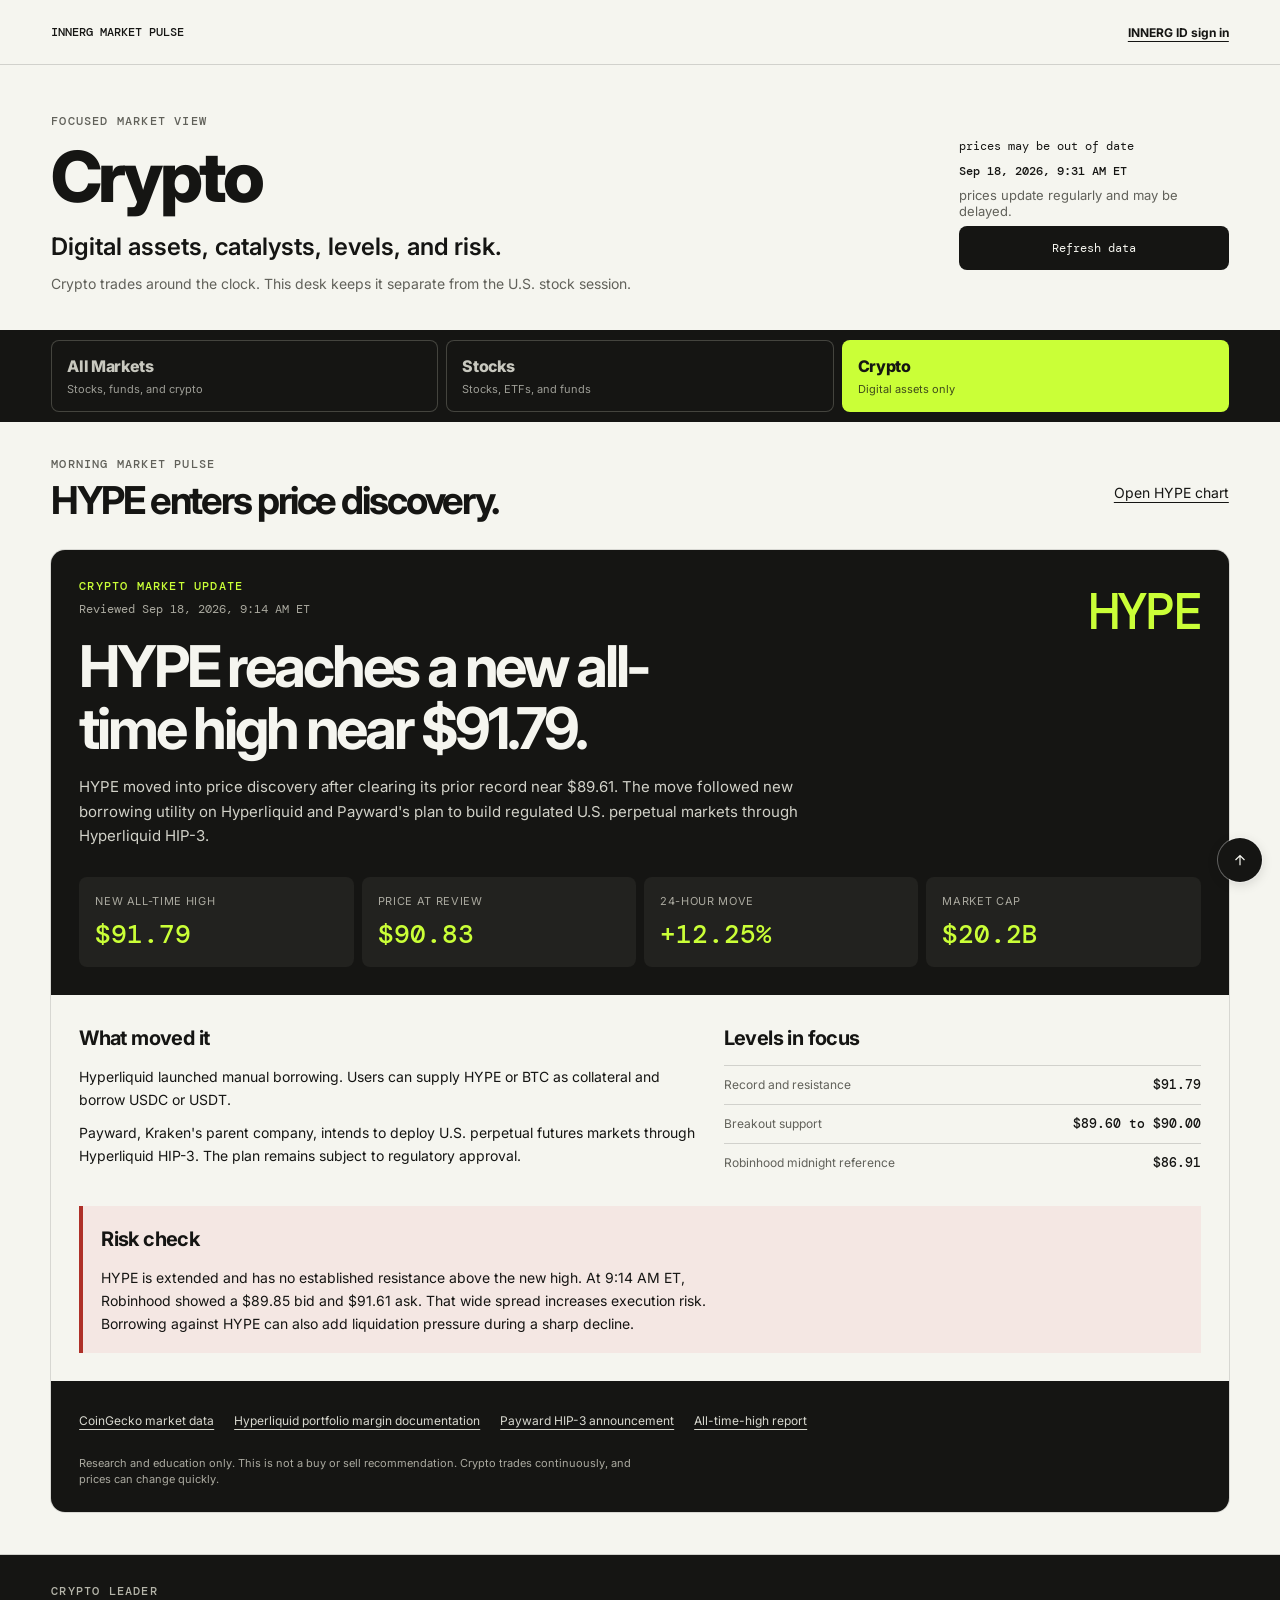
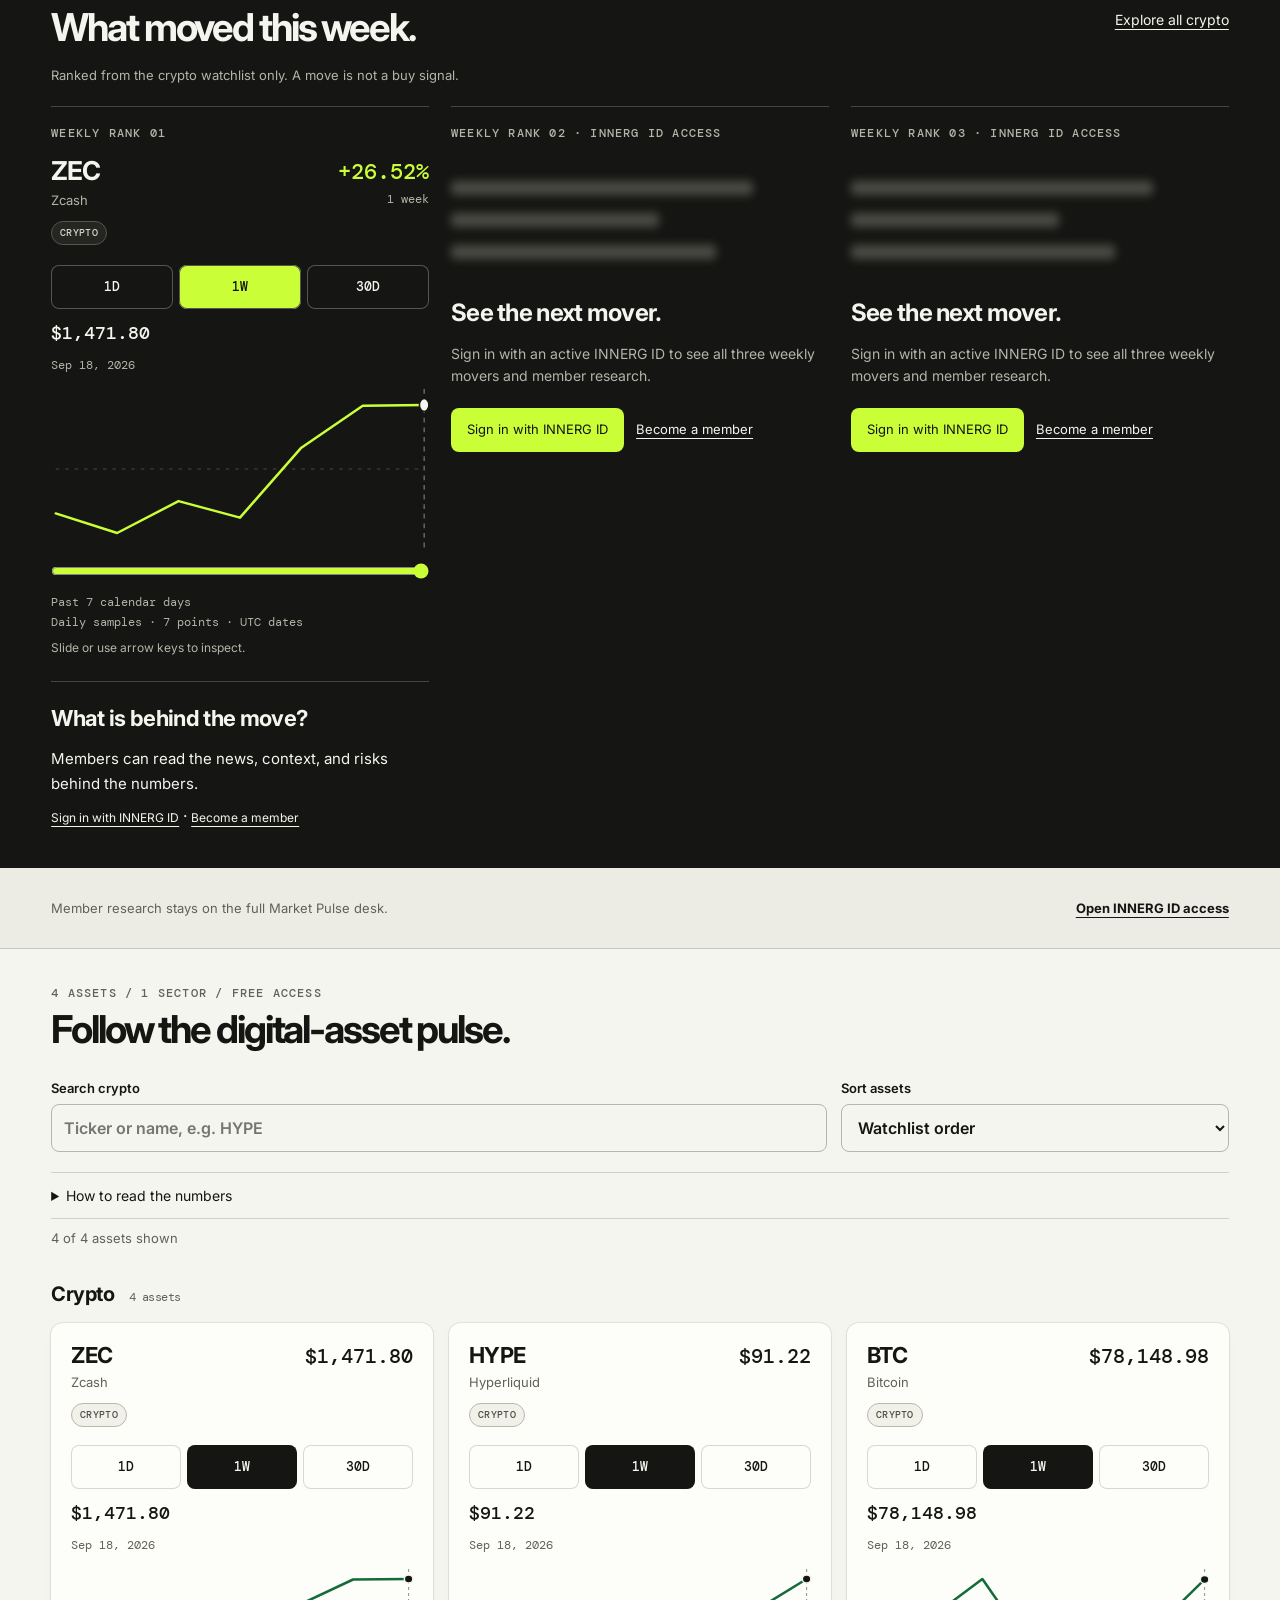
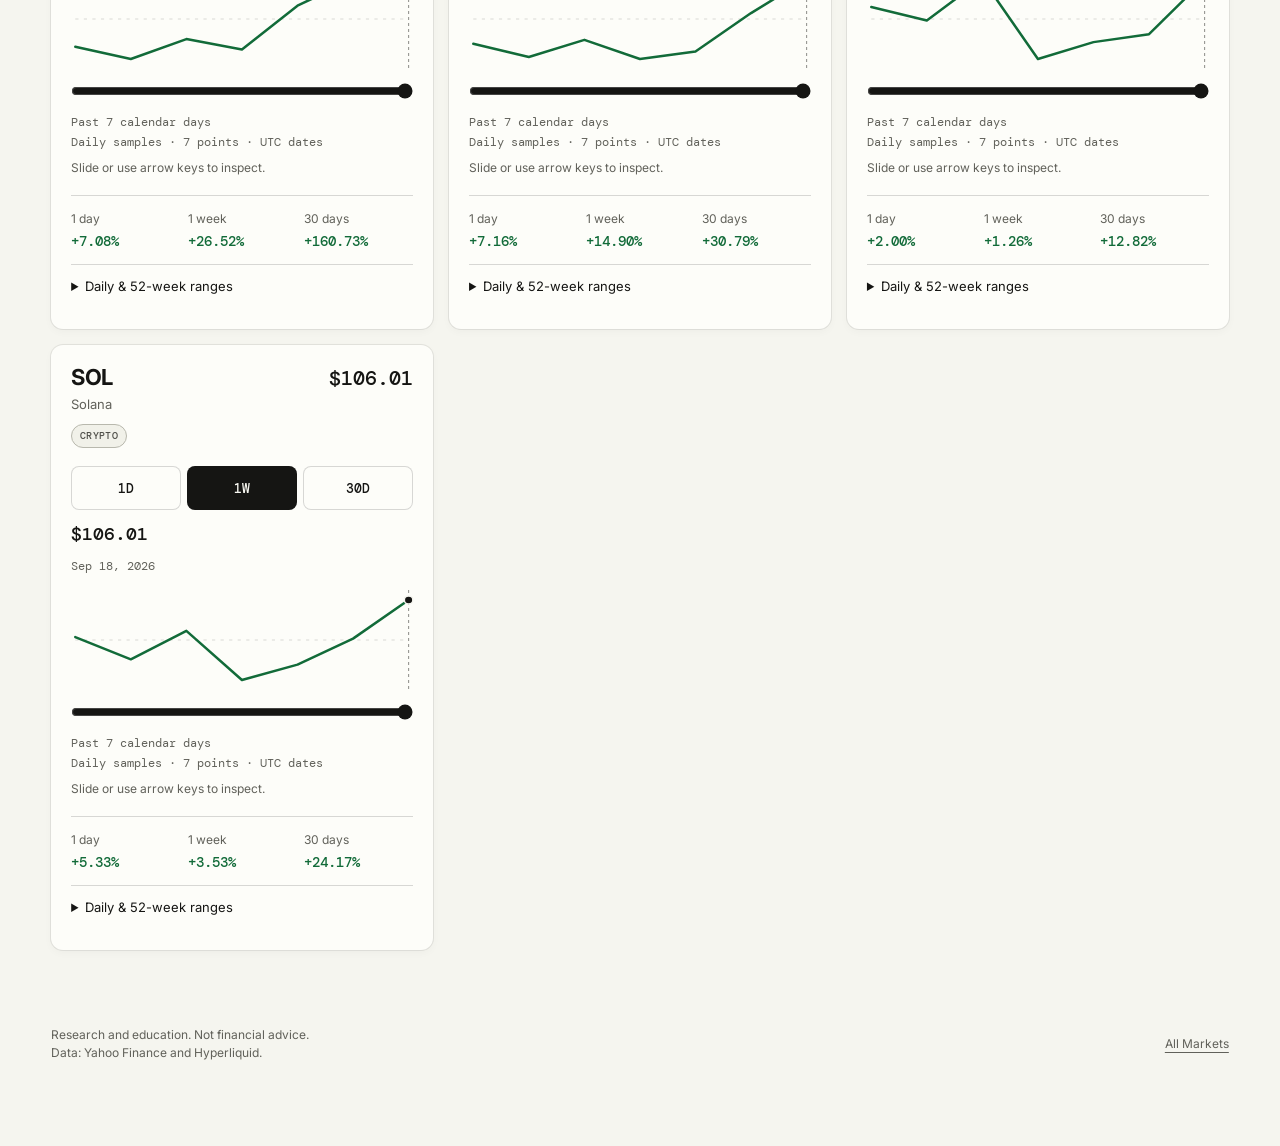
==== crypto/index.html @ 89aab169 "Add focused stock and crypto market views" ====
<!doctype html>
<html lang="en">
<head>
  <meta charset="utf-8" />
  <meta name="viewport" content="width=device-width, initial-scale=1" />
  <meta name="theme-color" content="#151513" />
  <meta name="description" content="INNERG Market Pulse crypto view. Explore HYPE, ZEC, BTC, and SOL charts with the latest HYPE all-time-high update." />
  <title>Crypto | INNERG Market Pulse</title>
  <meta property="og:title" content="Crypto | INNERG Market Pulse" />
  <meta property="og:description" content="A focused crypto watchlist with charts, market context, levels, and risk." />
  <meta property="og:type" content="website" />
  <meta property="og:url" content="https://innergclaw.github.io/innerg-watchlist/crypto/" />
  <link rel="preconnect" href="https://fonts.googleapis.com" />
  <link rel="preconnect" href="https://fonts.gstatic.com" crossorigin />
  <link href="https://fonts.googleapis.com/css2?family=DM+Mono:wght@400;500&family=Inter:wght@400;500;600;700;800&display=swap" rel="stylesheet" />
  <link rel="stylesheet" href="../styles.css?v=market-views-1" />
  <script type="module" src="../app.js?v=market-views-1"></script>
  <script type="module" src="../market-update.mjs?v=hype-ath-1"></script>
</head>
<body id="top" class="market-view-page" data-market-view="crypto" data-data-url="../data/watchlist.json" data-update-url="../data/market-updates.json">
  <a class="skip-link" href="#market-flash">Skip to crypto update</a>
  <header class="site-header market-view-header">
    <a href="../">INNERG MARKET PULSE</a>
    <a href="../#member-access" class="member-signin">INNERG ID sign in</a>
  </header>
  <main>
    <section class="hero market-view-hero" aria-labelledby="page-title">
      <div><p class="eyebrow">Focused market view</p><h1 id="page-title">Crypto</h1><p class="hero-copy">Digital assets, catalysts, levels, and risk.</p><p class="intro">Crypto trades around the clock. This desk keeps it separate from the U.S. stock session.</p></div>
      <div class="snapshot-clock"><span id="market-state">loading prices</span><strong id="snapshot-time">Please wait</strong><small>prices update regularly and may be delayed.</small><button id="refresh" type="button">Refresh data</button></div>
    </section>
    <nav class="market-view-nav" aria-label="Choose a market view">
      <a href="../"><span>All Markets</span><small>Stocks, funds, and crypto</small></a>
      <a href="../stocks/"><span>Stocks</span><small>Stocks, ETFs, and funds</small></a>
      <a href="./" aria-current="page"><span>Crypto</span><small>Digital assets only</small></a>
    </nav>
    <section class="market-flash" id="market-flash" aria-labelledby="market-flash-title">
      <div class="section-heading"><div><p class="eyebrow">Morning market pulse</p><h2 id="market-flash-title">HYPE enters price discovery.</h2></div><a href="#asset-HYPE">Open HYPE chart</a></div>
      <div id="market-flash-content"><p class="section-note" role="status">Loading the latest HYPE update.</p></div>
    </section>
    <section class="pulse" id="weekly-mover" aria-labelledby="pulse-title">
      <div class="section-heading"><div><p class="eyebrow">Crypto leader</p><h2 id="pulse-title">What moved this week.</h2></div><a href="#sectors">Explore all crypto</a></div>
      <p class="section-note">Ranked from the crypto watchlist only. A move is not a buy signal.</p>
      <div class="leader-grid" id="leader-grid"><p role="status">Loading weekly charts.</p></div>
    </section>
    <aside class="member-route-note" id="member-access"><p>Member research stays on the full Market Pulse desk.</p><a href="../#member-access">Open INNERG ID access</a></aside>
    <section class="sectors" id="sectors" aria-labelledby="sectors-title">
      <div class="section-heading"><div><p class="eyebrow" id="asset-count">Crypto watchlist</p><h2 id="sectors-title">Follow the digital-asset pulse.</h2></div></div>
      <div class="filters crypto-filters">
        <label>Search crypto<input id="search" type="search" placeholder="Ticker or name, e.g. HYPE" autocomplete="off" /></label>
        <label class="sector-filter-control">Sector<select id="sector-filter" aria-label="Sector"><option value="all">All sectors</option></select></label>
        <label>Sort assets<select id="sort" aria-label="Sort assets"><option value="default">Watchlist order</option><option value="week">Weekly gain</option><option value="loss">Weekly decline</option><option value="name">Ticker A to Z</option></select></label>
      </div>
      <details class="guide"><summary>How to read the numbers</summary><p><strong>1 day</strong> uses the latest 24-hour comparison available from the data provider. <strong>1 week</strong> and <strong>30 days</strong> compare with the available daily close on or before that date.</p><p>Crypto trades continuously. Prices can change while you read the page and may differ by venue.</p></details>
      <p id="results-status" class="section-note" role="status"></p>
      <div id="sector-list"></div>
      <noscript><p>Enable JavaScript to explore charts, or <a href="../data/watchlist.json">download the public data</a>.</p></noscript>
    </section>
  </main>
  <footer><p>Research and education. Not financial advice.<br />Data: Yahoo Finance and Hyperliquid.</p><a href="../">All Markets</a></footer>
  <a class="back-to-top" href="#top" aria-label="Scroll to top"><svg width="18" height="18" viewBox="0 0 24 24" fill="none" stroke="currentColor" stroke-width="1.6" aria-hidden="true"><path d="m6 12 6-6 6 6M12 6v13"/></svg></a>
</body>
</html>
---- styles.css ----
:root{--ink:#151513;--paper:#f5f5ef;--muted:#61615a;--line:rgba(21,21,19,.16);--signal:#caff37;--gain:#126b39;--loss:#ae3028;--display:Inter,sans-serif;--mono:'DM Mono',monospace}
[hidden]{display:none!important}.member-panel{padding:24px max(4vw,20px);border-top:1px solid var(--line);display:grid;grid-template-columns:1fr 1fr;gap:24px}.member-panel h2{font-size:28px;margin:8px 0 12px}.member-panel p{font-size:14px;max-width:65ch}.member-panel form{margin-top:16px}.member-panel label{font-size:14px;display:block;margin-bottom:8px}.member-panel input:not([type=checkbox]){width:100%;min-width:0;min-height:48px;padding:10px 12px;border:1px solid var(--line);border-radius:8px;background:var(--paper);color:var(--ink);font-size:16px}.email-row{display:flex;gap:8px}.email-row button{flex-shrink:0}.member-actions{display:flex;gap:12px;align-items:center;flex-wrap:wrap}.member-cta{display:inline-flex;align-items:center;min-height:44px;padding:12px 16px;background:var(--ink);color:var(--paper);border-radius:8px;text-decoration:none}.member-panel #research-preferences{grid-column:1/-1}.member-panel input[type=checkbox]{width:20px;height:20px;vertical-align:middle;accent-color:var(--ink);margin-right:8px}.research-lock{display:grid;overflow:hidden;min-height:236px;padding:24px;border:1px solid var(--line);border-radius:12px;background:var(--paper)}.research-placeholder{grid-area:1/1;filter:blur(5px);opacity:.24;user-select:none;pointer-events:none;line-height:2.5}.research-lock-copy{grid-area:1/1;align-self:center;z-index:1;max-width:650px;background:var(--paper);padding:16px}.research-lock-copy h3{font-size:24px;margin:4px 0 8px}.research-lock-copy p{font-size:14px;margin-bottom:12px}.site-header .member-signin{font-family:var(--display);font-weight:700;text-decoration:underline}@media(max-width:620px){.member-panel{grid-template-columns:1fr}.email-row{flex-wrap:wrap}.email-row input{flex-basis:100%}.research-lock{padding:12px}.research-lock-copy{padding:12px}.research-lock-copy h3{font-size:22px}}
*{box-sizing:border-box}html{scroll-behavior:smooth;scroll-padding-top:80px}body{margin:0;background:var(--paper);color:var(--ink);font:16px/1.5 var(--display);-webkit-font-smoothing:antialiased;font-synthesis:none}a{color:inherit;text-underline-offset:4px}button,input,select{font:inherit}button,a,summary{-webkit-tap-highlight-color:transparent}h1,h2,h3,h4,p{margin:0}h1,h2{letter-spacing:-.055em;line-height:1.08;text-wrap:balance}p{text-wrap:pretty}button,select,summary{cursor:pointer}:focus-visible{outline:3px solid #547200;outline-offset:4px}::selection{background:var(--signal);color:var(--ink)}.skip-link{position:fixed;z-index:30;top:8px;left:8px;padding:12px;background:var(--ink);color:#fff;transform:translateY(-160%)}.skip-link:focus{transform:none}
.site-header{min-height:64px;padding:10px 4vw;display:flex;justify-content:space-between;gap:16px;align-items:center;border-bottom:1px solid var(--line)}.site-header a{font:500 12px var(--mono);text-decoration:none;display:flex;align-items:center;min-height:44px}.public-label{font:12px var(--mono);white-space:nowrap}.public-label:before{content:'';display:inline-block;width:7px;height:7px;background:var(--gain);border-radius:50%;margin-right:7px}.hero,.pulse,.sectors,.referral,footer{padding-inline:max(4vw,20px)}.hero{display:grid;grid-template-columns:1fr auto;gap:36px;padding-block:36px}.eyebrow{font:500 12px var(--mono);text-transform:uppercase;letter-spacing:.1em;color:var(--muted)}h1{font-size:clamp(38px,5.5vw,76px);font-weight:800;margin:10px 0 14px}.hero-copy{font-size:clamp(18px,2vw,24px);font-weight:600}.intro{max-width:65ch;font-size:14px;color:var(--muted);margin-top:8px}.snapshot-clock{align-self:center;display:grid;gap:7px;font:12px/1.5 var(--mono);max-width:270px}.snapshot-clock strong{font-weight:500}.snapshot-clock small{font:13px var(--display);color:var(--muted)}button{border:0;border-radius:8px;padding:10px 16px;min-height:44px;color:var(--paper);background:var(--ink);transition:transform 140ms cubic-bezier(.23,1,.32,1)}button:active{transform:scale(.96)}button:disabled{opacity:.6;cursor:wait}
.closing-bell{padding:34px max(4vw,20px) 40px;border-block:1px solid var(--line);background:#ecece4}.closing-summary{display:grid;grid-template-columns:minmax(0,1fr) minmax(260px,540px);gap:16px 40px;align-items:end}.closing-summary .eyebrow{grid-column:1/-1}.closing-summary h2{font-size:clamp(30px,4vw,50px)}.closing-summary>p:last-child{color:var(--muted);font-size:14px}.closing-board{display:grid;grid-template-columns:1fr 1fr;gap:18px;margin-top:28px}.closing-board article{background:var(--ink);color:var(--paper);border-radius:14px;padding:22px}.closing-board h3{font-size:20px;margin-bottom:10px}.closing-board ol{list-style:none;margin:0;padding:0}.closing-board li{display:grid;grid-template-columns:30px minmax(0,1fr) auto auto;gap:14px;align-items:center;min-height:66px;border-top:1px solid #3f3f39}.closing-board li>span:nth-child(2){min-width:0;display:grid}.closing-board small{white-space:nowrap;overflow:hidden;text-overflow:ellipsis;color:#aaa99f;font-size:12px}.closing-rank{font:12px var(--mono);color:#77776f}.closing-board strong,.closing-price,.closing-board li>span:last-child{font-family:var(--mono);font-variant-numeric:tabular-nums}.closing-price{font-size:13px;color:#d8d8cf}.closing-board .positive{color:var(--signal)}.closing-board .negative{color:#ff9084}.closing-actions{display:flex;gap:16px;flex-wrap:wrap;margin-top:20px}.closing-actions a{display:inline-flex;align-items:center;min-height:44px;font-size:13px;font-weight:700}.closing-disclosure{max-width:80ch;color:var(--muted);font-size:12px;margin-top:8px}@media(max-width:800px){.closing-summary,.closing-board{grid-template-columns:1fr}.closing-board li{grid-template-columns:28px minmax(0,1fr) auto}.closing-price{display:none}}
.pulse{padding-block:28px;background:var(--ink);color:var(--paper)}.pulse .eyebrow,.pulse .section-note{color:#b4b4a9}.section-heading{display:flex;align-items:center;justify-content:space-between;gap:20px}.section-heading h2{font-size:clamp(26px,3vw,40px);margin:8px 0}.section-heading>a{font-size:14px;min-height:44px;display:flex;align-items:center}.section-note{color:var(--muted);font-size:13px;margin:10px 0 20px}.leader-grid{display:grid;grid-template-columns:repeat(3,minmax(0,1fr));gap:22px}.leader-card{min-width:0;border-top:1px solid #45453f;padding-top:18px}.leader-top,.asset-heading{display:flex;justify-content:space-between;gap:14px;align-items:start}.leader-top h3{font-size:26px;line-height:1.1;letter-spacing:-.04em}.leader-top p{font-size:13px;color:#b4b4a9;margin-top:6px}.leader-top strong{font:500 22px var(--mono);white-space:nowrap}.leader-top small{display:block;text-align:right;font:12px var(--mono);color:#b4b4a9;margin-top:5px}.positive{color:var(--gain)}.negative{color:var(--loss)}.unavailable{color:var(--muted)}.pulse .positive{color:var(--signal)}.pulse .negative{color:#ff9084}.chart{margin:18px 0 0}.chart svg{display:block;width:100%;height:80px;overflow:visible}.chart path{fill:none;stroke:currentColor;stroke-width:2.5;vector-effect:non-scaling-stroke;stroke-linecap:round;stroke-linejoin:round}.chart line{stroke:currentColor;opacity:.15;stroke-dasharray:3 5}.chart figcaption{display:flex;justify-content:space-between;gap:8px;color:var(--muted);font:12px/1.5 var(--mono);margin-top:10px}.pulse figcaption{color:#b4b4a9}.chart-empty{padding-block:36px;color:var(--muted);font-size:13px}.chart-enter svg{animation:chart-reveal 240ms cubic-bezier(.23,1,.32,1) both}@keyframes chart-reveal{from{opacity:.65;transform:translateY(4px)}to{opacity:1;transform:translateY(0)}}
.sectors{padding-block:36px 48px}.filters{display:grid;grid-template-columns:2fr 1fr 1fr;gap:14px;margin-top:20px}.filters label{display:grid;gap:6px;font-size:13px;font-weight:600}.filters input,.filters select{width:100%;min-width:0;border:1px solid #b6b6ad;border-radius:8px;min-height:48px;padding:10px 12px;background:transparent;color:var(--ink);font-size:16px}.guide{margin-top:20px;border-block:1px solid var(--line)}summary{min-height:44px;padding-block:12px;font-size:14px}.guide p{font-size:14px;max-width:85ch;margin-bottom:14px;color:var(--muted)}.sector-group{margin-top:30px}.sector-group h3{font-size:20px;letter-spacing:-.025em;margin-bottom:14px}.sector-group h3 span{margin-left:10px;font:12px var(--mono);color:var(--muted)}.asset-grid{display:grid;grid-template-columns:repeat(3,minmax(0,1fr));gap:16px}.asset-card{min-width:0;padding:20px;background:#fdfdf9;border-radius:12px;box-shadow:0 0 0 1px rgba(0,0,0,.08),0 3px 8px rgba(0,0,0,.03);scroll-margin-top:24px}.asset-heading h4{font-size:22px;line-height:1.1;letter-spacing:-.03em}.asset-heading p{font-size:13px;color:var(--muted);margin-top:6px}.asset-tags{display:flex;flex-wrap:wrap;gap:6px;margin-top:10px}.asset-tag{display:inline-flex;align-items:center;min-height:24px;padding:4px 8px;border:1px solid #b8b8ad;border-radius:999px;background:#f1f1e9;color:#4f4f49;font:500 10px/1.2 var(--mono);letter-spacing:.03em;text-transform:uppercase}.asset-tags-dark .asset-tag{border-color:#55554d;background:#252522;color:#d5d5cc}.price{font:500 20px var(--mono);white-space:nowrap}.returns{display:grid;grid-template-columns:repeat(3,1fr);margin:18px 0 0;padding:14px 0;border-top:1px solid var(--line);gap:8px}.returns dt,.ranges dt{font-size:12px;color:var(--muted)}dd{margin:4px 0 0;font:500 14px var(--mono)}.ranges{border-top:1px solid var(--line)}.ranges summary{font-size:13px}.ranges dl{display:grid;grid-template-columns:1fr 1fr;gap:14px;margin:8px 0 14px}.ranges p{font-size:12px;color:var(--muted)}.price,dd,.leader-top strong,.snapshot-clock,figcaption{font-variant-numeric:tabular-nums}.empty-state{padding:32px 0}.referral{padding-block:28px;display:flex;align-items:center;justify-content:space-between;gap:24px;background:var(--signal)}.referral h2{font-size:26px;margin:8px 0}.referral p:not(.eyebrow){max-width:65ch;font-size:13px}.referral a{background:var(--ink);color:var(--paper);padding:14px 18px;min-height:48px;border-radius:8px;text-align:center;font-size:14px;flex-shrink:0;text-decoration:none}footer{display:flex;align-items:center;justify-content:space-between;gap:20px;padding-block:24px;color:var(--muted);font-size:12px}footer a{min-height:44px;display:flex;align-items:center}
@media(max-width:1050px){.asset-grid{grid-template-columns:repeat(2,minmax(0,1fr))}.leader-top strong{font-size:18px}.hero{grid-template-columns:1fr}.snapshot-clock{max-width:none;grid-template-columns:1fr auto}.snapshot-clock small{grid-column:1}.snapshot-clock button{grid-column:2;grid-row:1/4}.leader-grid{gap:16px}}
@media(max-width:620px){.site-header{padding-inline:20px}.site-header a{font-size:10px}.public-label{font-size:10px}.hero{padding-block:24px;gap:20px}.hero-copy{font-size:18px}.intro{font-size:14px}.snapshot-clock{font-size:11px}.snapshot-clock small{font-size:12px}.snapshot-clock button{font-size:13px}.section-heading{align-items:start}.section-heading>a{font-size:12px;white-space:nowrap}.section-heading h2{font-size:27px}.leader-grid{grid-template-columns:1fr}.leader-card{display:grid;grid-template-columns:1fr 1fr;gap:16px;padding-top:14px}.leader-top{display:block}.leader-top h3{font-size:23px}.leader-top p{font-size:12px}.leader-top strong{display:block;margin-top:8px}.leader-top small{display:inline;margin-left:8px}.leader-card .chart{margin:0}.leader-card figcaption{font-size:10px;flex-wrap:wrap;gap:0}.filters{grid-template-columns:1fr 1fr;gap:12px}.filters label:first-child{grid-column:1/-1}.asset-grid{grid-template-columns:1fr}.referral{flex-direction:column;align-items:stretch}.referral h2{font-size:25px}.referral a{width:100%}footer{align-items:start;flex-direction:column;gap:8px}}
.sunday-brief{padding:28px max(4vw,20px);border-bottom:1px solid var(--line)}.brief-item{border-top:1px solid var(--line)}.brief-item summary{display:flex;align-items:center;gap:20px;padding-block:18px;min-height:64px}.brief-ticker{font:500 16px var(--mono);min-width:150px;font-variant-numeric:tabular-nums}.brief-ticker span{color:var(--muted);margin-inline-start:12px}.brief-headline{font-size:16px;font-weight:600;flex:1}.brief-open{font-size:13px;text-decoration:underline;text-underline-offset:4px}.brief-item[open] .brief-open{color:var(--muted)}.brief-body{max-width:70ch;padding-bottom:20px}.brief-body p{margin:0 0 16px}.brief-body strong{display:block;margin-bottom:4px}.brief-sources{display:grid;gap:8px}.brief-sources a{display:flex;align-items:center;min-height:44px;font-size:14px;overflow-wrap:anywhere}@media(max-width:620px){.brief-item summary{display:grid;grid-template-columns:1fr auto;gap:8px}.brief-headline{grid-column:1/-1;grid-row:2}.brief-open{grid-column:2;grid-row:1}.brief-ticker{min-width:0}}
.chart-controls{display:flex;gap:6px;margin-bottom:12px}.chart-controls button{flex:1;min-width:44px;padding:8px 4px;min-height:44px;background:transparent;color:inherit;box-shadow:inset 0 0 0 1px var(--line);font:500 13px var(--mono)}.chart-controls button[aria-pressed="true"]{background:var(--ink);color:var(--paper)}.pulse .chart-controls button{box-shadow:inset 0 0 0 1px #55554c}.pulse .chart-controls button[aria-pressed="true"]{background:var(--signal);color:var(--ink)}.chart-readout{display:grid;gap:4px;min-height:60px;margin-bottom:8px}.chart-readout strong{font:500 18px var(--mono);font-variant-numeric:tabular-nums}.chart-readout span{font:12px/1.5 var(--mono);color:var(--muted);font-variant-numeric:tabular-nums}.pulse .chart-readout span{color:#b4b4a9}.chart .scrub-plot{height:100px;cursor:crosshair;touch-action:pan-y}.chart .chart-guide{stroke:currentColor;opacity:.45;stroke-dasharray:3 3}.chart-dot{fill:currentColor;stroke:var(--paper);stroke-width:1.5;vector-effect:non-scaling-stroke}.pulse .chart-dot{stroke:var(--ink)}.chart-slider{display:block;width:100%;height:44px;margin:0;accent-color:var(--ink);cursor:ew-resize;touch-action:pan-y}.pulse .chart-slider{accent-color:var(--signal)}.interactive-chart figcaption{flex-wrap:wrap;margin-top:0;gap:2px 10px}.scrub-help{font-size:12px;color:var(--muted);margin-top:8px}.pulse .scrub-help{color:#b4b4a9}.interactive-chart .chart-empty{min-height:212px;padding-block:36px}.pulse .chart-empty{color:#b4b4a9}@media(max-width:620px){.leader-card .chart-controls{gap:3px}.leader-card .chart-readout strong{font-size:16px}.leader-card .chart-controls button{font-size:12px}.leader-card .scrub-help{font-size:12px}}
.back-to-top{position:fixed;right:18px;bottom:max(18px,env(safe-area-inset-bottom));width:44px;height:44px;display:grid;place-items:center;border-radius:50%;background:var(--ink);color:var(--paper);box-shadow:0 0 0 1px #ffffff55,0 3px 12px #0002;z-index:20}.back-to-top:focus-visible{outline:3px solid var(--signal);outline-offset:4px}.asset-news{padding:28px max(4vw,20px);border-bottom:1px solid var(--line)}.news-filter{display:grid;gap:8px;max-width:360px;margin:20px 0;font-size:13px}.news-filter select{min-height:44px;max-width:100%;width:100%;font:inherit}.news-item{padding:20px 0;border-top:1px solid var(--line);max-width:850px}.news-item h3{font-size:clamp(17px,2vw,22px);line-height:1.4;margin:8px 0;overflow-wrap:anywhere}.news-item h3 a{display:block;min-height:44px;text-decoration-thickness:1px;text-underline-offset:4px}.news-meta{font:12px/1.6 var(--mono);color:var(--muted)}.news-coverage{margin-top:20px;font-size:13px}.news-coverage summary,.news-more summary{min-height:44px;display:flex;align-items:center;cursor:pointer;text-decoration:underline;text-underline-offset:4px}.news-coverage p{margin:8px 0;max-width:75ch}#news-coverage{columns:3}.news-more{max-width:850px}footer{padding-bottom:80px}@media(max-width:620px){#news-coverage{columns:1}.news-filter{max-width:100%}}
.leader-grid{grid-template-columns:repeat(3,minmax(0,1fr))}
.leader-card{display:block;width:100%;max-width:850px;margin-inline:auto}
.leader-card .chart{margin-top:20px}
.leader-card .scrub-plot{height:160px}
.leader-card>.eyebrow{margin-bottom:16px}.leader-locked h3{font-size:24px;letter-spacing:-.03em}.leader-locked>p:not(.eyebrow){color:#b4b4a9;font-size:14px;line-height:1.6;margin:12px 0 20px}.leader-locked .member-cta{background:var(--signal);color:var(--ink)}.leader-locked .member-actions{font-size:13px}.leader-locked .member-actions>a{min-height:44px;display:inline-flex;align-items:center}.mover-placeholder{display:grid;gap:18px;padding:24px 0 36px;filter:blur(5px);opacity:.35}.mover-placeholder span{display:block;height:14px;max-width:80%;background:#b4b4a9;border-radius:4px}.mover-placeholder span:nth-child(2){max-width:55%}.mover-placeholder span:nth-child(3){max-width:70%}
@media(max-width:1050px){.leader-grid{grid-template-columns:minmax(0,1fr)}.leader-card{max-width:850px}.mover-placeholder{padding:12px 0;gap:12px}.leader-locked .member-actions{margin-bottom:12px}}
.mover-context{margin-top:24px;padding-top:20px;border-top:1px solid #45453f}
.mover-context h4{font-size:22px;letter-spacing:-.03em}
.mover-context p{font-size:15px;line-height:1.65;margin-top:12px;max-width:75ch}
.mover-context .mover-reviewed{font-size:12px;color:#b4b4a9}
.mover-caution{color:#b4b4a9}
.mover-context nav{display:flex;flex-wrap:wrap;gap:4px 20px;margin-top:12px}
.mover-context a{display:inline-flex;align-items:center;min-height:44px;font-size:12px;text-underline-offset:4px;overflow-wrap:anywhere}
@media(max-width:620px){.leader-top{display:flex}.leader-top strong{margin-top:0}.leader-top small{display:block;margin-left:0}.leader-card .chart-readout strong{font-size:18px}}
@media(prefers-reduced-motion:reduce){html{scroll-behavior:auto}.chart-enter svg{animation:none}button{transition:none}button:active{transform:none}}
.asset-news-group{border-top:1px solid var(--line);max-width:1000px}.asset-news-group summary{padding:18px 0;min-height:48px;cursor:pointer;font-weight:700;overflow-wrap:anywhere}.asset-news-group summary span,.asset-news-selected>h3 span{font-weight:400;color:var(--muted);margin-left:8px}.asset-news-group summary small{display:block;font:12px/1.5 var(--mono);color:var(--muted);margin:6px 0 0 20px}.asset-news-group[open]{padding-bottom:16px}.asset-news-group .news-item{margin-left:20px}.asset-news-group summary:focus-visible{outline:2px solid var(--ink);outline-offset:4px}.asset-news-selected>h3{font-size:18px;line-height:1.5}
.site-header{position:sticky;top:0;z-index:25;flex-wrap:wrap;gap:0 16px;background:var(--paper);padding-bottom:0}.section-nav{display:flex;flex-basis:100%;min-width:0;gap:4px;overflow-x:auto;padding:6px 0 10px;scrollbar-width:thin;scrollbar-color:var(--muted) transparent}.site-header .section-nav a{flex-shrink:0;min-height:44px;padding:10px 14px;border-radius:999px;font:600 13px var(--display);white-space:nowrap}.section-nav a[aria-current="location"]{background:var(--signal);color:var(--ink)}.section-nav a:focus-visible{outline-offset:-3px}html{scroll-padding-top:132px}@media(hover:hover) and (pointer:fine){.section-nav a:hover{box-shadow:inset 0 0 0 1px var(--line)}}
.founder-portfolio{padding:28px max(4vw,20px);border-bottom:1px solid var(--line)}.portfolio-grid{display:grid;grid-template-columns:1.4fr 1fr;gap:24px;margin:24px 0}.portfolio-group{padding:24px;background:var(--paper);border-radius:12px;box-shadow:0 0 0 1px var(--line)}.portfolio-group h3,.founder-watch h3{font-size:clamp(20px,2.5vw,28px);margin:0 0 12px}.portfolio-group p{font-size:14px;color:var(--muted)}.portfolio-tickers{list-style:none;display:flex;gap:12px;flex-wrap:wrap;padding:0;margin:20px 0 0}.portfolio-tickers li{padding:12px 16px;border-radius:6px;background:var(--ink);color:var(--paper);font:500 18px var(--mono)}.founder-watch{margin-top:28px;padding:24px;border:1px solid var(--line);border-radius:12px;max-width:900px}.founder-watch p{max-width:75ch;line-height:1.65}.founder-watch strong{display:block;margin:16px 0 4px}@media(max-width:620px){.portfolio-grid{grid-template-columns:1fr}.portfolio-group,.founder-watch{padding:20px}.portfolio-tickers{gap:8px}}
.portfolio-grid{grid-template-columns:minmax(0,1fr)}
.portfolio-map{background:var(--ink);color:var(--paper);box-shadow:none}
.heatmap-heading{display:flex;align-items:baseline;justify-content:space-between;gap:16px;flex-wrap:wrap}
.heatmap-heading h3{margin:0}.heatmap-heading>span{color:var(--signal);font:500 12px var(--mono)}
.portfolio-map .heatmap-key{color:var(--paper);font-size:12px;line-height:1.6;margin:12px 0 20px}
.holdings-heatmap{list-style:none;display:grid;grid-template-columns:repeat(4,minmax(0,1fr));gap:8px;padding:0;margin:0}
.holding-tile{--tile-color:var(--ink);display:flex;flex-direction:column;justify-content:center;align-items:center;gap:12px;min-width:0;min-height:156px;padding:20px 12px;border-radius:6px;color:var(--paper);background:color-mix(in oklch,var(--tile-color) 55%,var(--ink));font-family:var(--mono);font-variant-numeric:tabular-nums;text-align:center}
.holding-up{--tile-color:var(--gain)}.holding-down{--tile-color:var(--loss)}
.holding-medium{background:color-mix(in oklch,var(--tile-color) 78%,var(--ink))}.holding-strong{background:var(--tile-color)}
.holding-flat{box-shadow:inset 0 0 0 1px var(--muted)}
.holding-symbol{font-size:20px;font-weight:500;letter-spacing:.03em}.holding-change{font-size:clamp(22px,2.4vw,32px);line-height:1.2}.holding-direction{font-size:11px;line-height:1.4}
@media(max-width:620px){.holdings-heatmap{grid-template-columns:repeat(2,minmax(0,1fr))}.holding-tile{min-height:140px;padding:16px 8px;gap:8px}.holding-symbol{font-size:18px}.holding-change{font-size:24px}.portfolio-map{padding:16px}}
.weekly-setups{padding:32px max(4vw,20px) 40px;background:var(--ink);color:var(--paper);border-bottom:1px solid #45453f}.weekly-setups .eyebrow,.weekly-setups .section-note{color:#b4b4a9}.setup-grid{display:grid;grid-template-columns:repeat(4,minmax(0,1fr));gap:14px;margin-top:22px}.setup-card{display:flex;flex-direction:column;min-width:0;padding:20px;border:1px solid #45453f;border-radius:12px;background:#20201d}.setup-card.setup-near{border-color:var(--signal)}.setup-heading{display:flex;justify-content:space-between;gap:12px;align-items:start}.setup-heading h3{font-size:28px;line-height:1;letter-spacing:-.04em;margin:8px 0}.setup-heading p:not(.eyebrow){font-size:13px;color:#b4b4a9}.setup-heading>strong{font:500 20px var(--mono);color:var(--signal);white-space:nowrap}.setup-card dl{display:grid;gap:10px;margin:20px 0;padding-block:16px;border-block:1px solid #45453f}.setup-card dl>div{display:flex;justify-content:space-between;gap:10px}.setup-card dt{font-size:12px;color:#b4b4a9}.setup-card dd{font-size:12px;text-align:right}.setup-card>p{font-size:13px;color:#d4d4ca;line-height:1.6}.setup-card>a{display:flex;align-items:center;min-height:44px;margin-top:auto;padding-top:18px;font-size:13px;font-weight:700}.setup-disclosure{max-width:80ch;margin-top:18px;color:#b4b4a9;font-size:12px}@media(max-width:1050px){.setup-grid{grid-template-columns:repeat(2,minmax(0,1fr))}}@media(max-width:620px){.setup-grid{grid-template-columns:1fr}.setup-card{padding:18px}}
.market-view-nav{display:grid;grid-template-columns:repeat(3,minmax(0,1fr));gap:8px;padding:10px max(4vw,20px);background:var(--ink);color:var(--paper)}
.market-view-nav a{display:grid;align-content:center;min-height:72px;padding:12px 16px;border-radius:8px;color:#c8c8bf;text-decoration:none;box-shadow:inset 0 0 0 1px #44443e;transition:background-color 160ms cubic-bezier(.23,1,.32,1),color 160ms cubic-bezier(.23,1,.32,1),transform 140ms cubic-bezier(.23,1,.32,1)}
.market-view-nav a:hover{background:#242421;color:var(--paper)}.market-view-nav a:active{transform:scale(.98)}
.market-view-nav a[aria-current="page"]{background:var(--signal);color:var(--ink);box-shadow:none}
.market-view-nav span{font-size:16px;font-weight:800;letter-spacing:-.02em}.market-view-nav small{margin-top:3px;font-size:11px;color:inherit;opacity:.76}
.market-flash{padding:34px max(4vw,20px) 42px;border-bottom:1px solid var(--line)}
.market-flash>.section-heading{margin-bottom:20px}.market-flash-card{overflow:hidden;border-radius:14px;background:var(--ink);color:var(--paper);box-shadow:0 0 0 1px rgba(0,0,0,.12)}
.market-flash-lead{display:grid;grid-template-columns:minmax(0,1fr) auto;gap:24px;padding:28px}.market-flash-lead .eyebrow{color:var(--signal)}
.market-flash-time{margin-top:7px;color:#aaa99f;font:12px var(--mono)}.market-flash-lead h2{max-width:850px;margin-top:18px;font-size:clamp(30px,4.5vw,58px)}
.market-flash-summary{max-width:80ch;margin-top:16px;color:#d1d1c8;font-size:15px;line-height:1.65}.market-flash-symbol{align-self:start;color:var(--signal);font:500 clamp(28px,4vw,52px) var(--mono);letter-spacing:-.06em}
.market-flash-metrics{display:grid;grid-template-columns:repeat(4,minmax(0,1fr));margin:0;padding:0 28px 28px;gap:8px}.market-flash-metrics>div{padding:16px;background:#22221f;border-radius:8px}
.market-flash-metrics dt{color:#aaa99f;font-size:11px;text-transform:uppercase;letter-spacing:.06em}.market-flash-metrics dd{margin-top:8px;color:var(--signal);font:500 clamp(18px,2vw,26px) var(--mono);font-variant-numeric:tabular-nums}
.market-flash-body{display:grid;grid-template-columns:1.3fr 1fr;gap:24px;padding:28px;background:var(--paper);color:var(--ink)}.market-flash-body section{min-width:0}.market-flash-body h3{margin-bottom:12px;font-size:20px;letter-spacing:-.03em}.market-flash-body p{max-width:70ch;margin-top:10px;font-size:14px;line-height:1.65}
.market-levels{margin:0}.market-levels>div{display:flex;justify-content:space-between;gap:18px;padding:10px 0;border-top:1px solid var(--line)}.market-levels dt{font-size:12px;color:var(--muted)}.market-levels dd{margin:0;text-align:right;font-size:13px;white-space:nowrap}
.market-flash-body .market-risk{grid-column:1/-1;padding:18px;border-left:4px solid var(--loss);background:#f4e7e3}.market-flash-body .market-risk p{margin-top:0}
.market-sources{display:flex;flex-wrap:wrap;gap:4px 20px;padding:18px 28px 6px}.market-sources a{display:inline-flex;align-items:center;min-height:44px;color:#d8d8cf;font-size:12px;overflow-wrap:anywhere}.market-flash-disclaimer{padding:6px 28px 24px;color:#aaa99f;font-size:11px;max-width:90ch}
.market-view-header{padding-bottom:10px}.market-view-hero{padding-top:48px}.member-route-note{display:flex;justify-content:space-between;align-items:center;gap:20px;padding:18px max(4vw,20px);border-bottom:1px solid var(--line);background:#ecece4}.member-route-note p{font-size:13px;color:var(--muted)}.member-route-note a{display:inline-flex;align-items:center;min-height:44px;font-size:13px;font-weight:700}
.crypto-filters{grid-template-columns:2fr 1fr}.market-view-page[data-market-view="crypto"] .sector-filter-control{display:none}
@media(max-width:800px){.market-flash-metrics{grid-template-columns:repeat(2,minmax(0,1fr))}.market-flash-body{grid-template-columns:1fr}.market-flash-body .market-risk{grid-column:auto}}
@media(max-width:620px){.market-view-nav{gap:5px;padding-block:7px}.market-view-nav a{min-height:54px;padding:10px 8px;text-align:center}.market-view-nav span{font-size:13px}.market-view-nav small{display:none}.market-flash{padding-block:28px 32px}.market-flash-lead{grid-template-columns:1fr;padding:20px}.market-flash-symbol{grid-row:1;font-size:28px}.market-flash-lead h2{font-size:32px}.market-flash-metrics{padding:0 20px 20px}.market-flash-metrics>div{padding:13px}.market-flash-metrics dd{font-size:18px}.market-flash-body{padding:20px;gap:22px}.market-levels>div{display:grid;gap:4px}.market-levels dd{text-align:left}.market-flash-body .market-risk{padding:14px}.market-sources{padding:14px 20px 4px;display:grid;gap:0}.market-flash-disclaimer{padding:6px 20px 20px}.member-route-note{align-items:start;flex-direction:column;gap:4px}.crypto-filters{grid-template-columns:1fr}}
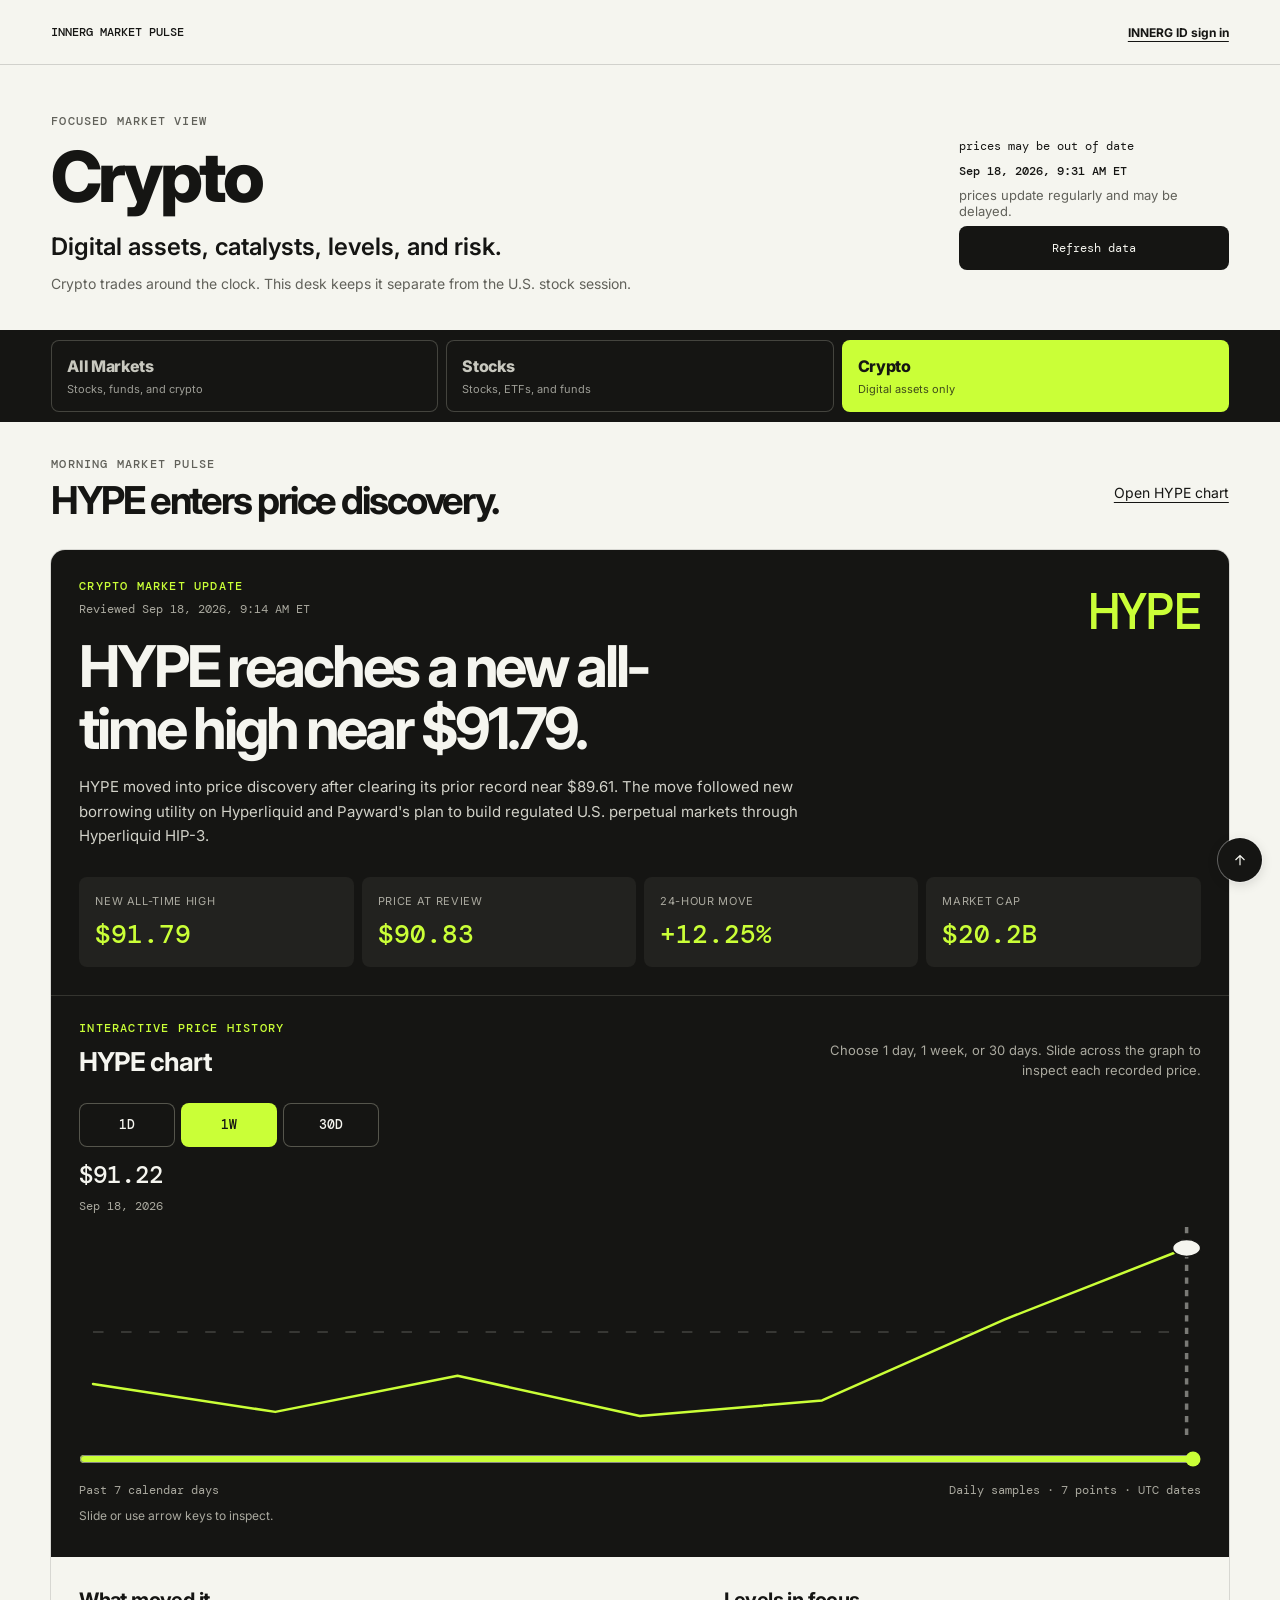
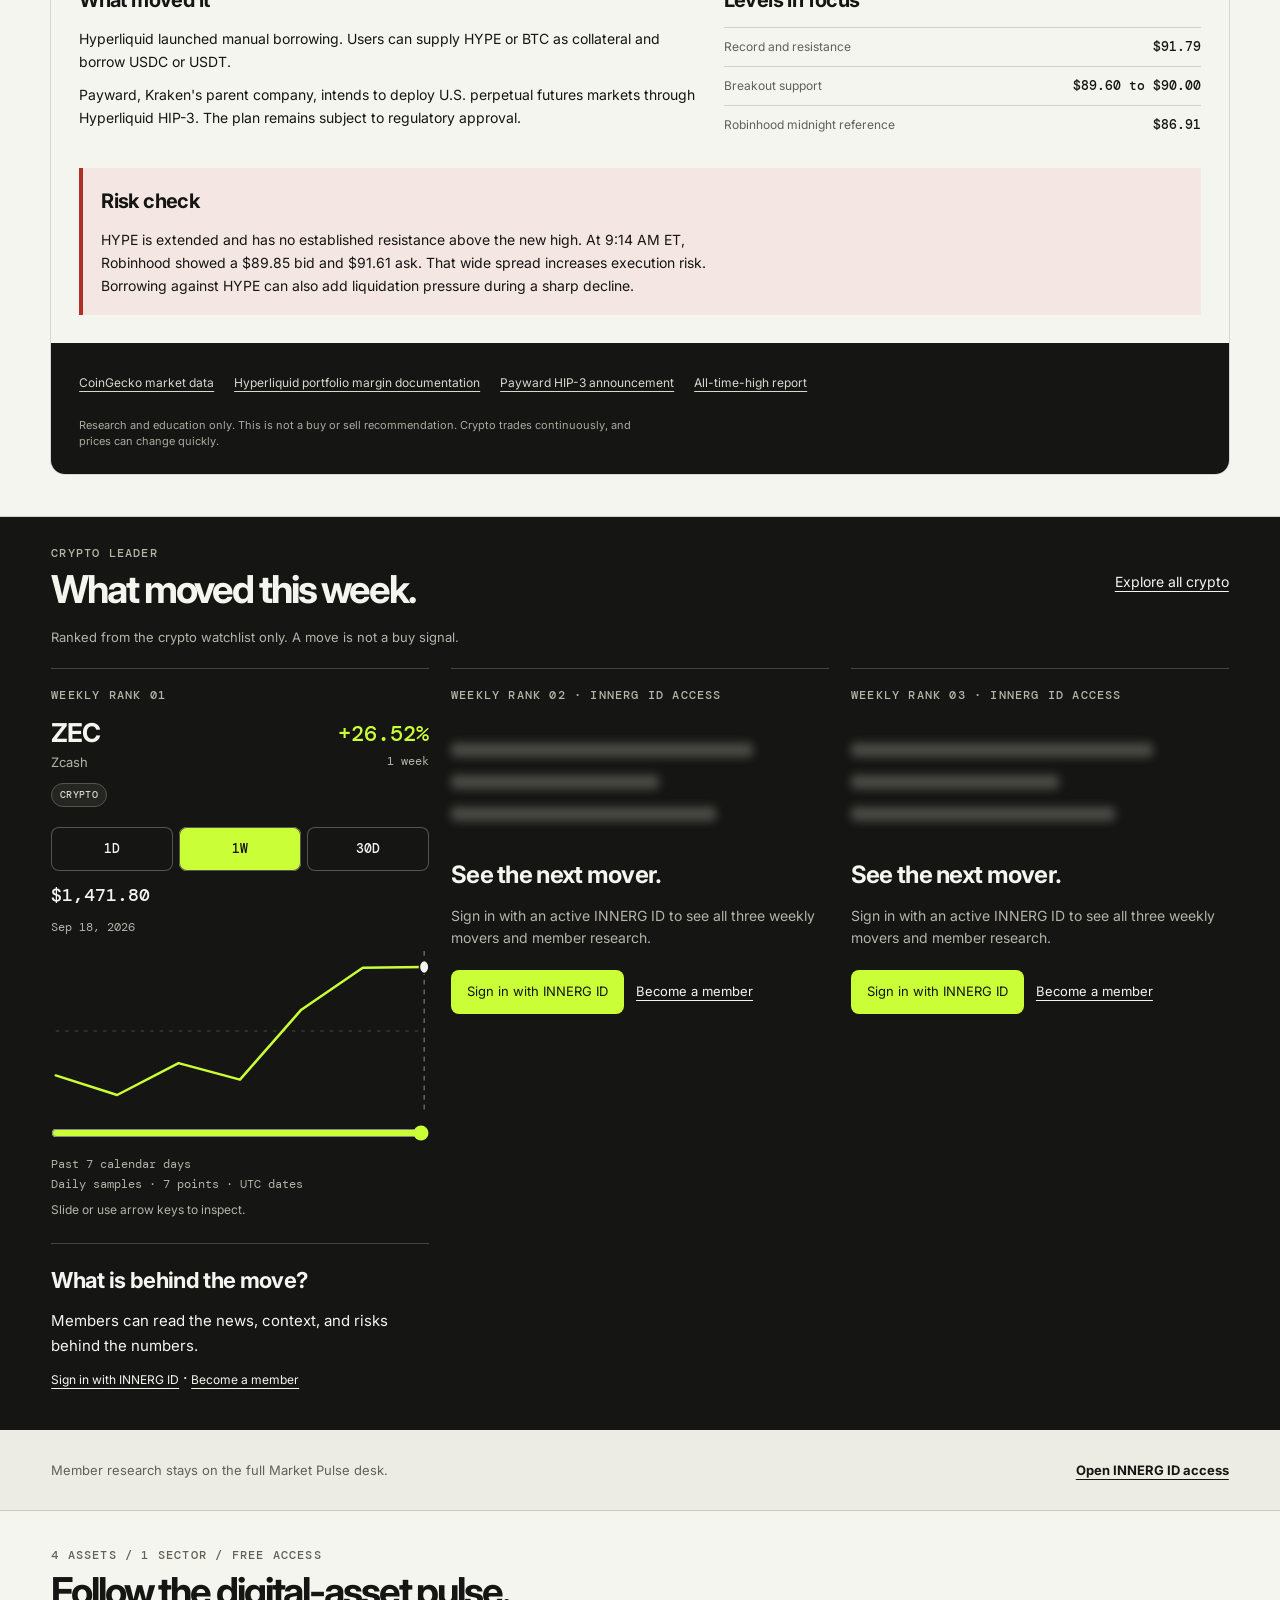
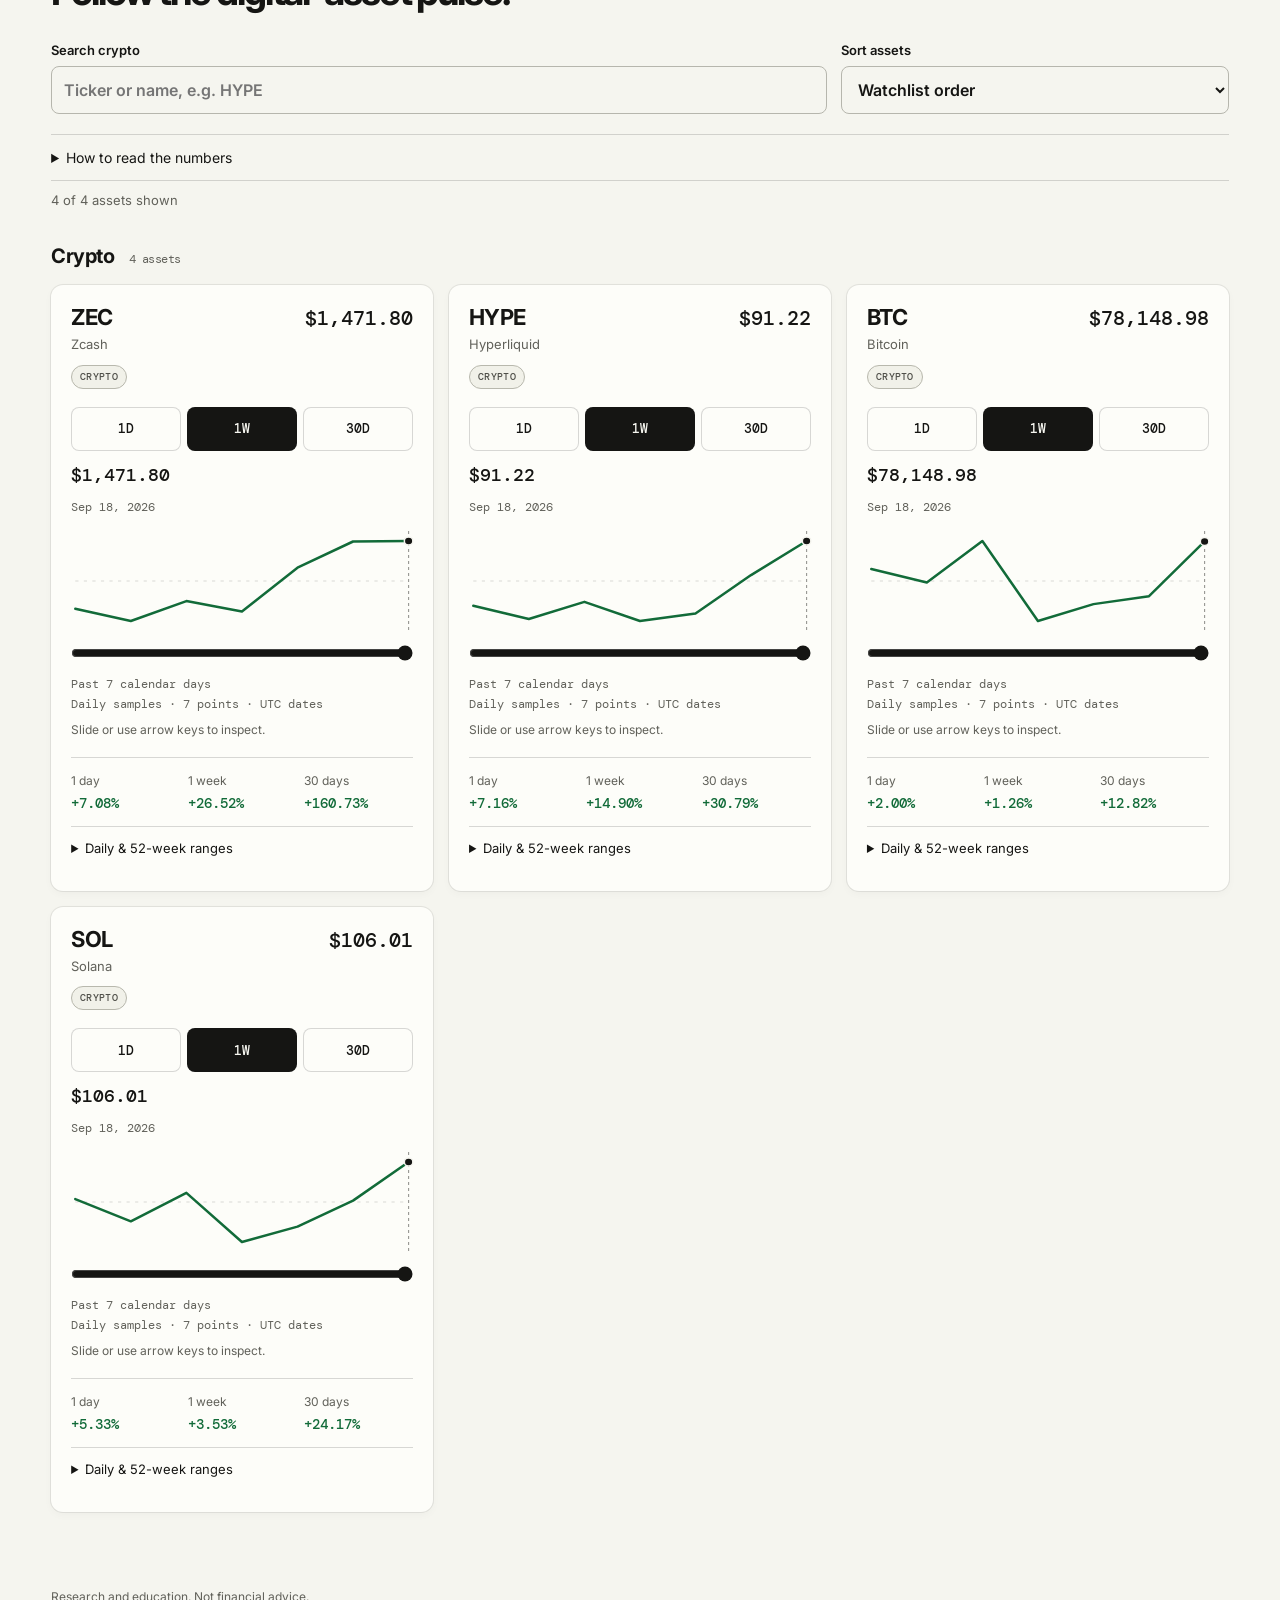
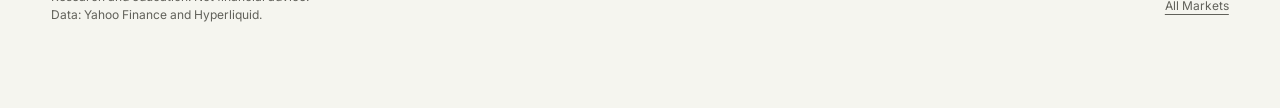
==== commit 359eb721: "Add interactive HYPE market chart" ====
--- a/crypto/index.html
+++ b/crypto/index.html
@@ -14,8 +14,8 @@
   <link rel="preconnect" href="https://fonts.gstatic.com" crossorigin />
   <link href="https://fonts.googleapis.com/css2?family=DM+Mono:wght@400;500&family=Inter:wght@400;500;600;700;800&display=swap" rel="stylesheet" />
   <link rel="stylesheet" href="../styles.css?v=market-views-1" />
-  <script type="module" src="../app.js?v=market-views-1"></script>
-  <script type="module" src="../market-update.mjs?v=hype-ath-1"></script>
+  <script type="module" src="../app.js?v=hype-chart-1"></script>
+  <script type="module" src="../market-update.mjs?v=hype-chart-1"></script>
 </head>
 <body id="top" class="market-view-page" data-market-view="crypto" data-data-url="../data/watchlist.json" data-update-url="../data/market-updates.json">
   <a class="skip-link" href="#market-flash">Skip to crypto update</a>
--- a/styles.css
+++ b/styles.css
@@ -53,6 +53,9 @@
 .market-flash-summary{max-width:80ch;margin-top:16px;color:#d1d1c8;font-size:15px;line-height:1.65}.market-flash-symbol{align-self:start;color:var(--signal);font:500 clamp(28px,4vw,52px) var(--mono);letter-spacing:-.06em}
 .market-flash-metrics{display:grid;grid-template-columns:repeat(4,minmax(0,1fr));margin:0;padding:0 28px 28px;gap:8px}.market-flash-metrics>div{padding:16px;background:#22221f;border-radius:8px}
 .market-flash-metrics dt{color:#aaa99f;font-size:11px;text-transform:uppercase;letter-spacing:.06em}.market-flash-metrics dd{margin-top:8px;color:var(--signal);font:500 clamp(18px,2vw,26px) var(--mono);font-variant-numeric:tabular-nums}
+.market-flash-chart{padding:24px 28px 32px;border-top:1px solid #34342f;background:var(--ink);color:var(--paper)}
+.market-flash-chart-heading{display:flex;align-items:end;justify-content:space-between;gap:24px}.market-flash-chart-heading .eyebrow{color:var(--signal)}.market-flash-chart-heading h3{margin-top:6px;font-size:26px;letter-spacing:-.04em}.market-flash-chart-heading>p{max-width:52ch;color:#aaa99f;font-size:13px;line-height:1.55;text-align:right}
+.market-flash-chart .chart{margin-top:22px}.market-flash-chart .chart-controls{max-width:300px}.market-flash-chart .chart-controls button{box-shadow:inset 0 0 0 1px #55554c}.market-flash-chart .chart-controls button[aria-pressed="true"]{background:var(--signal);color:var(--ink);box-shadow:none}.market-flash-chart .chart-readout strong{color:var(--paper);font-size:24px}.market-flash-chart .chart-readout span,.market-flash-chart figcaption,.market-flash-chart .scrub-help{color:#aaa99f}.market-flash-chart .scrub-plot{height:210px}.market-flash-chart .positive{color:var(--signal)}.market-flash-chart .negative{color:#ff9084}.market-flash-chart .chart-dot{stroke:var(--ink)}.market-flash-chart .chart-slider{accent-color:var(--signal)}.market-flash-chart-loading{padding:30px 0;color:#aaa99f;font-size:13px}
 .market-flash-body{display:grid;grid-template-columns:1.3fr 1fr;gap:24px;padding:28px;background:var(--paper);color:var(--ink)}.market-flash-body section{min-width:0}.market-flash-body h3{margin-bottom:12px;font-size:20px;letter-spacing:-.03em}.market-flash-body p{max-width:70ch;margin-top:10px;font-size:14px;line-height:1.65}
 .market-levels{margin:0}.market-levels>div{display:flex;justify-content:space-between;gap:18px;padding:10px 0;border-top:1px solid var(--line)}.market-levels dt{font-size:12px;color:var(--muted)}.market-levels dd{margin:0;text-align:right;font-size:13px;white-space:nowrap}
 .market-flash-body .market-risk{grid-column:1/-1;padding:18px;border-left:4px solid var(--loss);background:#f4e7e3}.market-flash-body .market-risk p{margin-top:0}
@@ -60,4 +63,4 @@
 .market-view-header{padding-bottom:10px}.market-view-hero{padding-top:48px}.member-route-note{display:flex;justify-content:space-between;align-items:center;gap:20px;padding:18px max(4vw,20px);border-bottom:1px solid var(--line);background:#ecece4}.member-route-note p{font-size:13px;color:var(--muted)}.member-route-note a{display:inline-flex;align-items:center;min-height:44px;font-size:13px;font-weight:700}
 .crypto-filters{grid-template-columns:2fr 1fr}.market-view-page[data-market-view="crypto"] .sector-filter-control{display:none}
 @media(max-width:800px){.market-flash-metrics{grid-template-columns:repeat(2,minmax(0,1fr))}.market-flash-body{grid-template-columns:1fr}.market-flash-body .market-risk{grid-column:auto}}
-@media(max-width:620px){.market-view-nav{gap:5px;padding-block:7px}.market-view-nav a{min-height:54px;padding:10px 8px;text-align:center}.market-view-nav span{font-size:13px}.market-view-nav small{display:none}.market-flash{padding-block:28px 32px}.market-flash-lead{grid-template-columns:1fr;padding:20px}.market-flash-symbol{grid-row:1;font-size:28px}.market-flash-lead h2{font-size:32px}.market-flash-metrics{padding:0 20px 20px}.market-flash-metrics>div{padding:13px}.market-flash-metrics dd{font-size:18px}.market-flash-body{padding:20px;gap:22px}.market-levels>div{display:grid;gap:4px}.market-levels dd{text-align:left}.market-flash-body .market-risk{padding:14px}.market-sources{padding:14px 20px 4px;display:grid;gap:0}.market-flash-disclaimer{padding:6px 20px 20px}.member-route-note{align-items:start;flex-direction:column;gap:4px}.crypto-filters{grid-template-columns:1fr}}
+@media(max-width:620px){.market-view-nav{gap:5px;padding-block:7px}.market-view-nav a{min-height:54px;padding:10px 8px;text-align:center}.market-view-nav span{font-size:13px}.market-view-nav small{display:none}.market-flash{padding-block:28px 32px}.market-flash-lead{grid-template-columns:1fr;padding:20px}.market-flash-symbol{grid-row:1;font-size:28px}.market-flash-lead h2{font-size:32px}.market-flash-metrics{padding:0 20px 20px}.market-flash-metrics>div{padding:13px}.market-flash-metrics dd{font-size:18px}.market-flash-chart{padding:20px}.market-flash-chart-heading{display:grid;gap:8px}.market-flash-chart-heading>p{text-align:left}.market-flash-chart .chart-controls{max-width:none}.market-flash-chart .scrub-plot{height:150px}.market-flash-body{padding:20px;gap:22px}.market-levels>div{display:grid;gap:4px}.market-levels dd{text-align:left}.market-flash-body .market-risk{padding:14px}.market-sources{padding:14px 20px 4px;display:grid;gap:0}.market-flash-disclaimer{padding:6px 20px 20px}.member-route-note{align-items:start;flex-direction:column;gap:4px}.crypto-filters{grid-template-columns:1fr}}
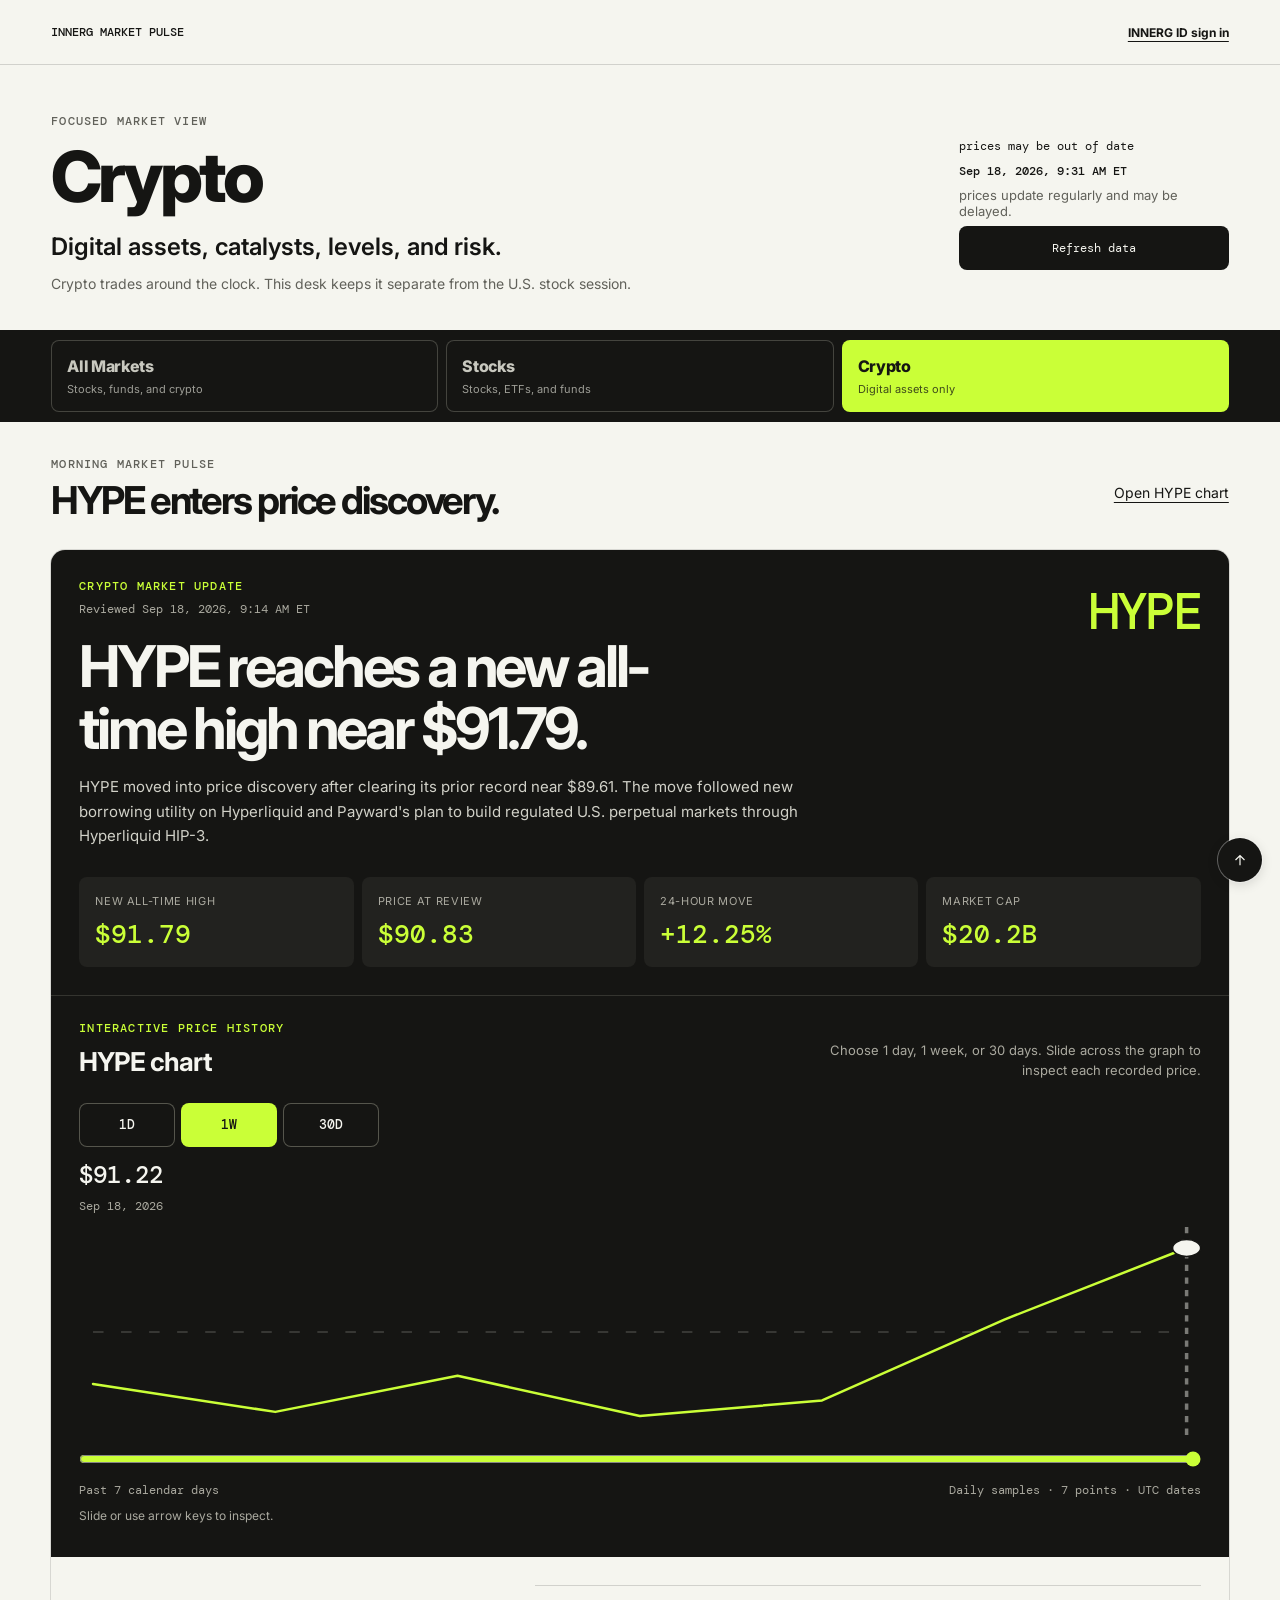
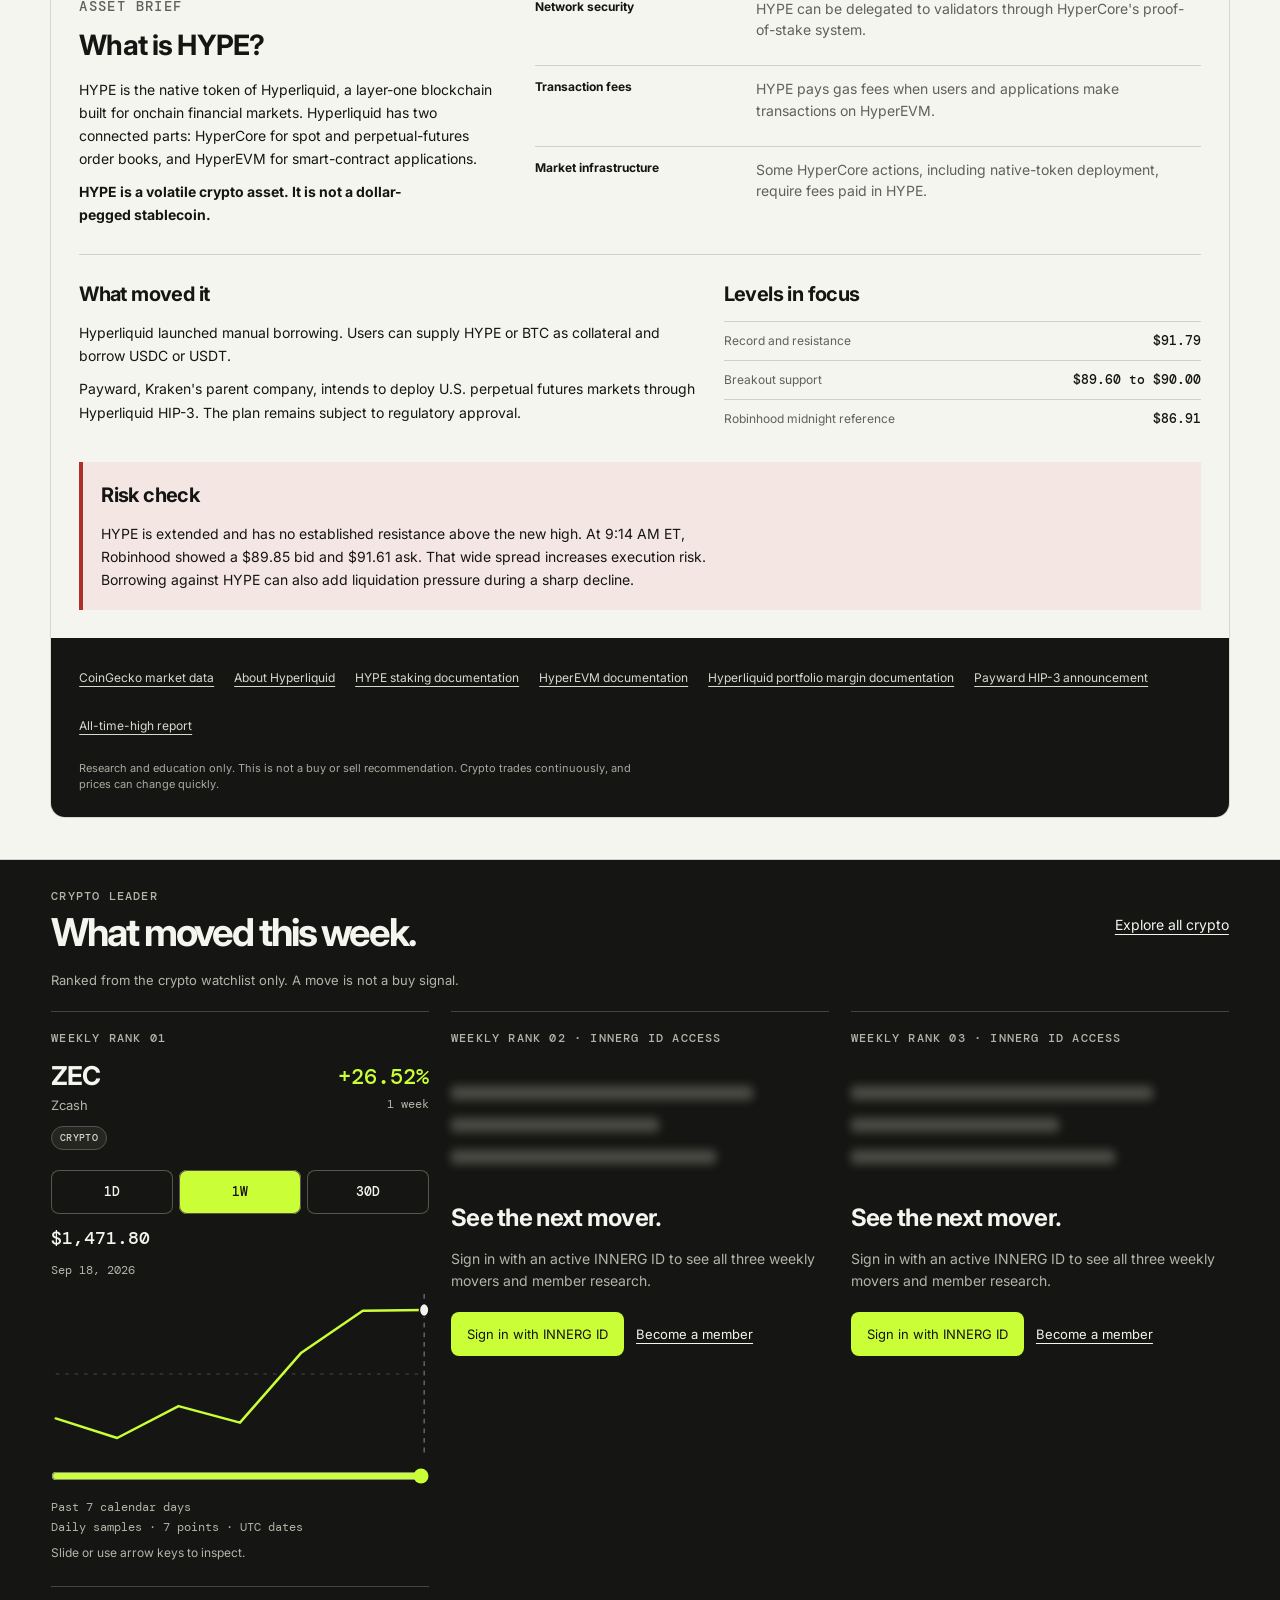
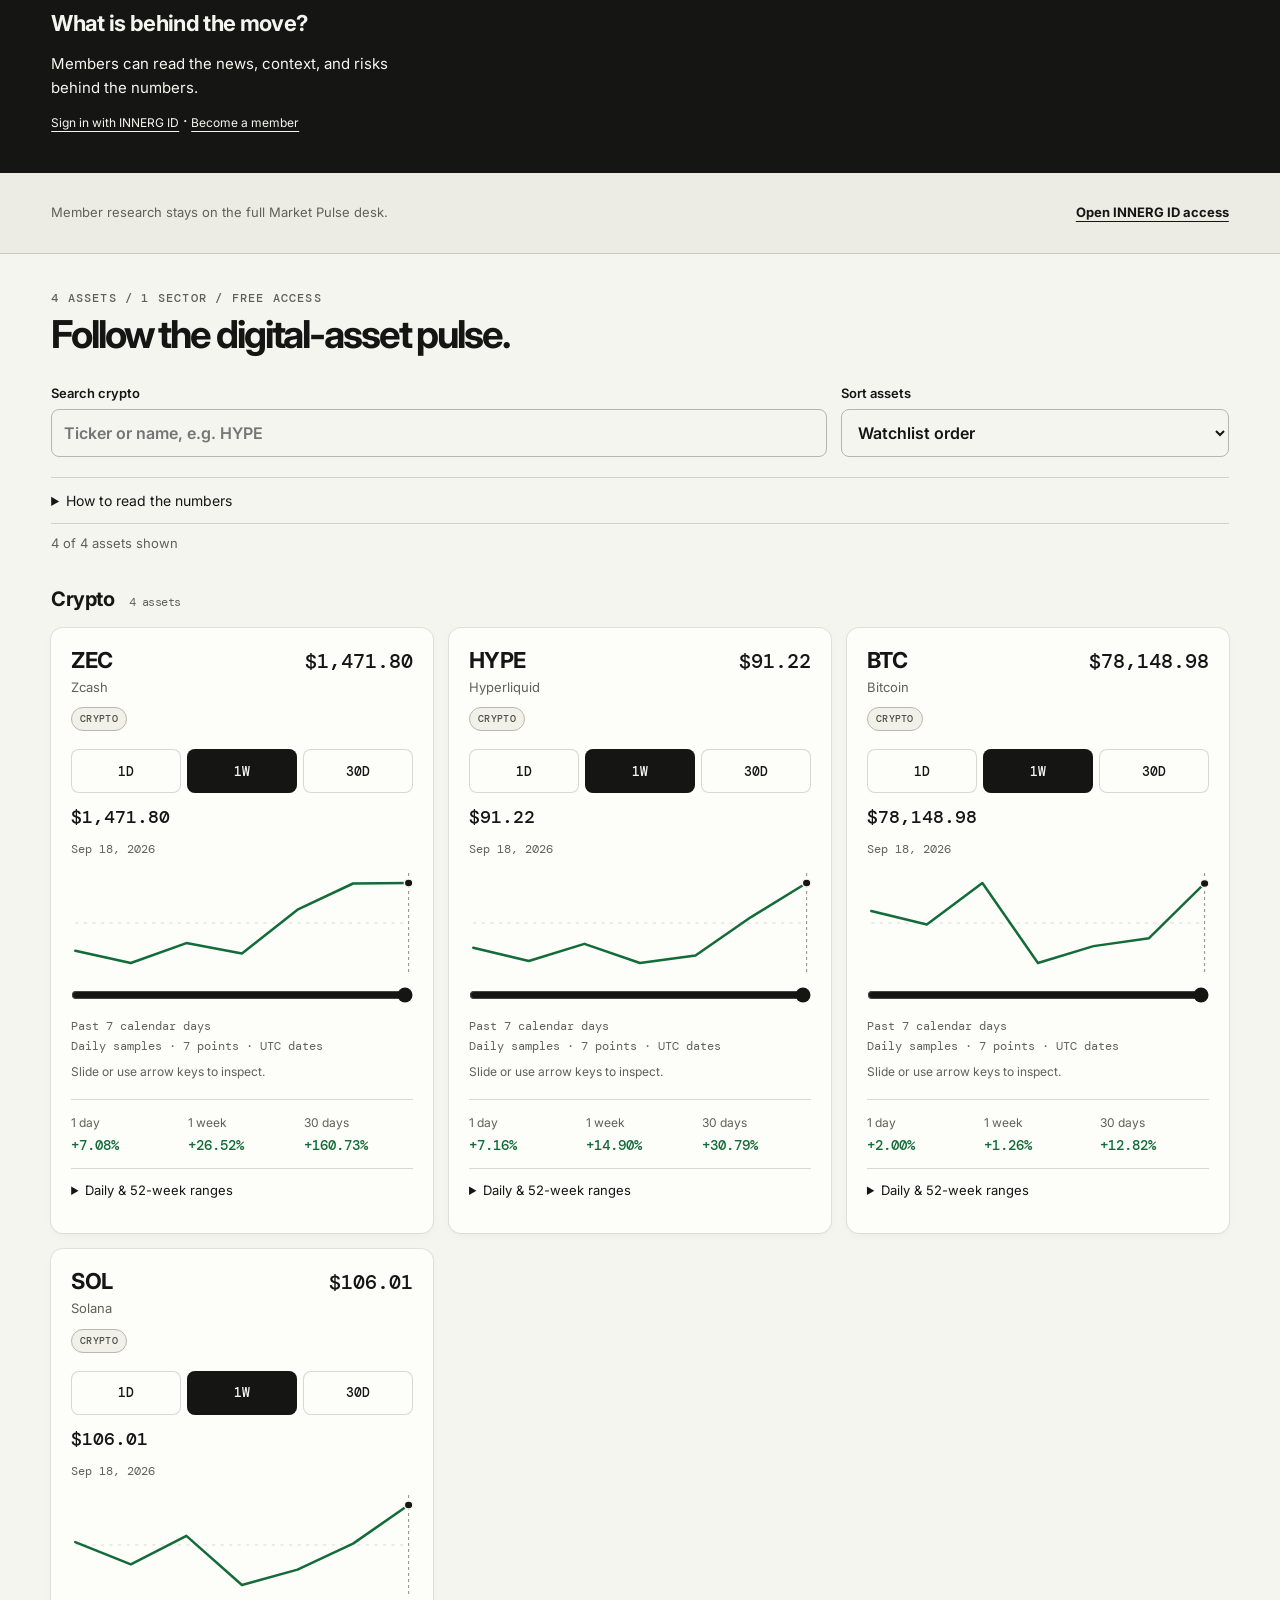
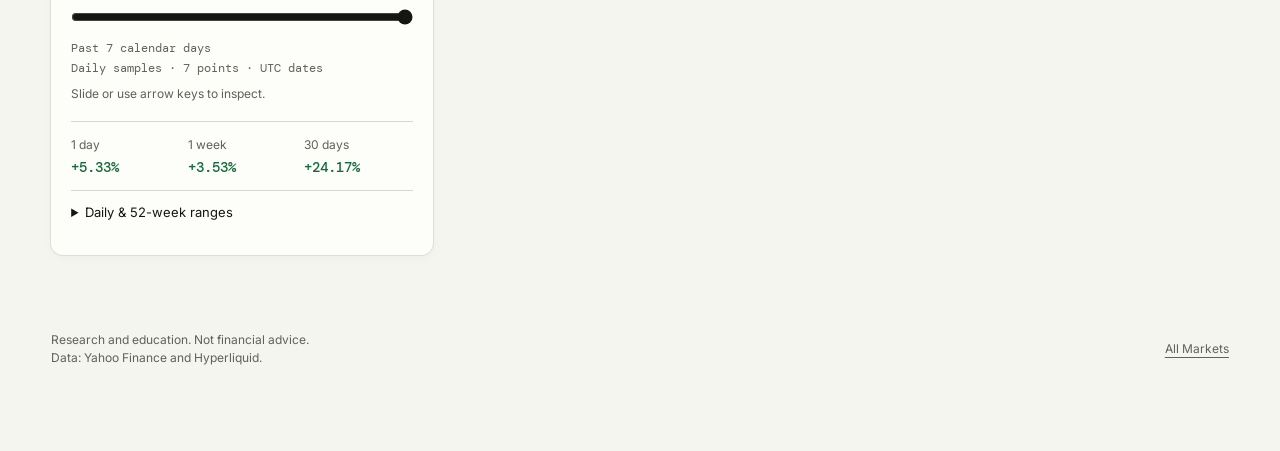
==== commit 9e8cb64f: "Add HYPE asset explainer" ====
--- a/crypto/index.html
+++ b/crypto/index.html
@@ -13,9 +13,9 @@
   <link rel="preconnect" href="https://fonts.googleapis.com" />
   <link rel="preconnect" href="https://fonts.gstatic.com" crossorigin />
   <link href="https://fonts.googleapis.com/css2?family=DM+Mono:wght@400;500&family=Inter:wght@400;500;600;700;800&display=swap" rel="stylesheet" />
-  <link rel="stylesheet" href="../styles.css?v=market-views-1" />
+  <link rel="stylesheet" href="../styles.css?v=hype-brief-1" />
   <script type="module" src="../app.js?v=hype-chart-1"></script>
-  <script type="module" src="../market-update.mjs?v=hype-chart-1"></script>
+  <script type="module" src="../market-update.mjs?v=hype-brief-1"></script>
 </head>
 <body id="top" class="market-view-page" data-market-view="crypto" data-data-url="../data/watchlist.json" data-update-url="../data/market-updates.json">
   <a class="skip-link" href="#market-flash">Skip to crypto update</a>
@@ -34,7 +34,7 @@
       <a href="./" aria-current="page"><span>Crypto</span><small>Digital assets only</small></a>
     </nav>
     <section class="market-flash" id="market-flash" aria-labelledby="market-flash-title">
-      <div class="section-heading"><div><p class="eyebrow">Morning market pulse</p><h2 id="market-flash-title">HYPE enters price discovery.</h2></div><a href="#asset-HYPE">Open HYPE chart</a></div>
+      <div class="section-heading"><div><p class="eyebrow">Morning market pulse</p><h2 id="market-flash-title">HYPE enters price discovery.</h2></div><a href="#hype-chart-title">Open HYPE chart</a></div>
       <div id="market-flash-content"><p class="section-note" role="status">Loading the latest HYPE update.</p></div>
     </section>
     <section class="pulse" id="weekly-mover" aria-labelledby="pulse-title">
--- a/styles.css
+++ b/styles.css
@@ -57,10 +57,11 @@
 .market-flash-chart-heading{display:flex;align-items:end;justify-content:space-between;gap:24px}.market-flash-chart-heading .eyebrow{color:var(--signal)}.market-flash-chart-heading h3{margin-top:6px;font-size:26px;letter-spacing:-.04em}.market-flash-chart-heading>p{max-width:52ch;color:#aaa99f;font-size:13px;line-height:1.55;text-align:right}
 .market-flash-chart .chart{margin-top:22px}.market-flash-chart .chart-controls{max-width:300px}.market-flash-chart .chart-controls button{box-shadow:inset 0 0 0 1px #55554c}.market-flash-chart .chart-controls button[aria-pressed="true"]{background:var(--signal);color:var(--ink);box-shadow:none}.market-flash-chart .chart-readout strong{color:var(--paper);font-size:24px}.market-flash-chart .chart-readout span,.market-flash-chart figcaption,.market-flash-chart .scrub-help{color:#aaa99f}.market-flash-chart .scrub-plot{height:210px}.market-flash-chart .positive{color:var(--signal)}.market-flash-chart .negative{color:#ff9084}.market-flash-chart .chart-dot{stroke:var(--ink)}.market-flash-chart .chart-slider{accent-color:var(--signal)}.market-flash-chart-loading{padding:30px 0;color:#aaa99f;font-size:13px}
 .market-flash-body{display:grid;grid-template-columns:1.3fr 1fr;gap:24px;padding:28px;background:var(--paper);color:var(--ink)}.market-flash-body section{min-width:0}.market-flash-body h3{margin-bottom:12px;font-size:20px;letter-spacing:-.03em}.market-flash-body p{max-width:70ch;margin-top:10px;font-size:14px;line-height:1.65}
+.market-flash-body .market-flash-about{grid-column:1/-1;display:grid;grid-template-columns:minmax(0,.9fr) minmax(0,1.4fr);gap:28px;padding-bottom:28px;border-bottom:1px solid var(--line)}.market-flash-about .eyebrow{color:var(--muted)}.market-flash-about h3{margin-top:6px;font-size:28px}.market-flash-about-note{font-weight:700}.market-flash-about dl{display:grid;gap:0;margin:0}.market-flash-about dl>div{display:grid;grid-template-columns:minmax(130px,.45fr) minmax(0,1fr);gap:20px;padding:12px 0;border-top:1px solid var(--line)}.market-flash-about dt{font-size:12px;font-weight:700}.market-flash-about dd{margin:0;font:14px/1.55 var(--display);color:var(--muted)}
 .market-levels{margin:0}.market-levels>div{display:flex;justify-content:space-between;gap:18px;padding:10px 0;border-top:1px solid var(--line)}.market-levels dt{font-size:12px;color:var(--muted)}.market-levels dd{margin:0;text-align:right;font-size:13px;white-space:nowrap}
 .market-flash-body .market-risk{grid-column:1/-1;padding:18px;border-left:4px solid var(--loss);background:#f4e7e3}.market-flash-body .market-risk p{margin-top:0}
 .market-sources{display:flex;flex-wrap:wrap;gap:4px 20px;padding:18px 28px 6px}.market-sources a{display:inline-flex;align-items:center;min-height:44px;color:#d8d8cf;font-size:12px;overflow-wrap:anywhere}.market-flash-disclaimer{padding:6px 28px 24px;color:#aaa99f;font-size:11px;max-width:90ch}
 .market-view-header{padding-bottom:10px}.market-view-hero{padding-top:48px}.member-route-note{display:flex;justify-content:space-between;align-items:center;gap:20px;padding:18px max(4vw,20px);border-bottom:1px solid var(--line);background:#ecece4}.member-route-note p{font-size:13px;color:var(--muted)}.member-route-note a{display:inline-flex;align-items:center;min-height:44px;font-size:13px;font-weight:700}
 .crypto-filters{grid-template-columns:2fr 1fr}.market-view-page[data-market-view="crypto"] .sector-filter-control{display:none}
 @media(max-width:800px){.market-flash-metrics{grid-template-columns:repeat(2,minmax(0,1fr))}.market-flash-body{grid-template-columns:1fr}.market-flash-body .market-risk{grid-column:auto}}
-@media(max-width:620px){.market-view-nav{gap:5px;padding-block:7px}.market-view-nav a{min-height:54px;padding:10px 8px;text-align:center}.market-view-nav span{font-size:13px}.market-view-nav small{display:none}.market-flash{padding-block:28px 32px}.market-flash-lead{grid-template-columns:1fr;padding:20px}.market-flash-symbol{grid-row:1;font-size:28px}.market-flash-lead h2{font-size:32px}.market-flash-metrics{padding:0 20px 20px}.market-flash-metrics>div{padding:13px}.market-flash-metrics dd{font-size:18px}.market-flash-chart{padding:20px}.market-flash-chart-heading{display:grid;gap:8px}.market-flash-chart-heading>p{text-align:left}.market-flash-chart .chart-controls{max-width:none}.market-flash-chart .scrub-plot{height:150px}.market-flash-body{padding:20px;gap:22px}.market-levels>div{display:grid;gap:4px}.market-levels dd{text-align:left}.market-flash-body .market-risk{padding:14px}.market-sources{padding:14px 20px 4px;display:grid;gap:0}.market-flash-disclaimer{padding:6px 20px 20px}.member-route-note{align-items:start;flex-direction:column;gap:4px}.crypto-filters{grid-template-columns:1fr}}
+@media(max-width:620px){.market-view-nav{gap:5px;padding-block:7px}.market-view-nav a{min-height:54px;padding:10px 8px;text-align:center}.market-view-nav span{font-size:13px}.market-view-nav small{display:none}.market-flash{padding-block:28px 32px}.market-flash-lead{grid-template-columns:1fr;padding:20px}.market-flash-symbol{grid-row:1;font-size:28px}.market-flash-lead h2{font-size:32px}.market-flash-metrics{padding:0 20px 20px}.market-flash-metrics>div{padding:13px}.market-flash-metrics dd{font-size:18px}.market-flash-chart{padding:20px}.market-flash-chart-heading{display:grid;gap:8px}.market-flash-chart-heading>p{text-align:left}.market-flash-chart .chart-controls{max-width:none}.market-flash-chart .scrub-plot{height:150px}.market-flash-body{padding:20px;gap:22px}.market-flash-body .market-flash-about{grid-template-columns:1fr;gap:18px;padding-bottom:22px}.market-flash-about dl>div{grid-template-columns:1fr;gap:4px}.market-levels>div{display:grid;gap:4px}.market-levels dd{text-align:left}.market-flash-body .market-risk{padding:14px}.market-sources{padding:14px 20px 4px;display:grid;gap:0}.market-flash-disclaimer{padding:6px 20px 20px}.member-route-note{align-items:start;flex-direction:column;gap:4px}.crypto-filters{grid-template-columns:1fr}}
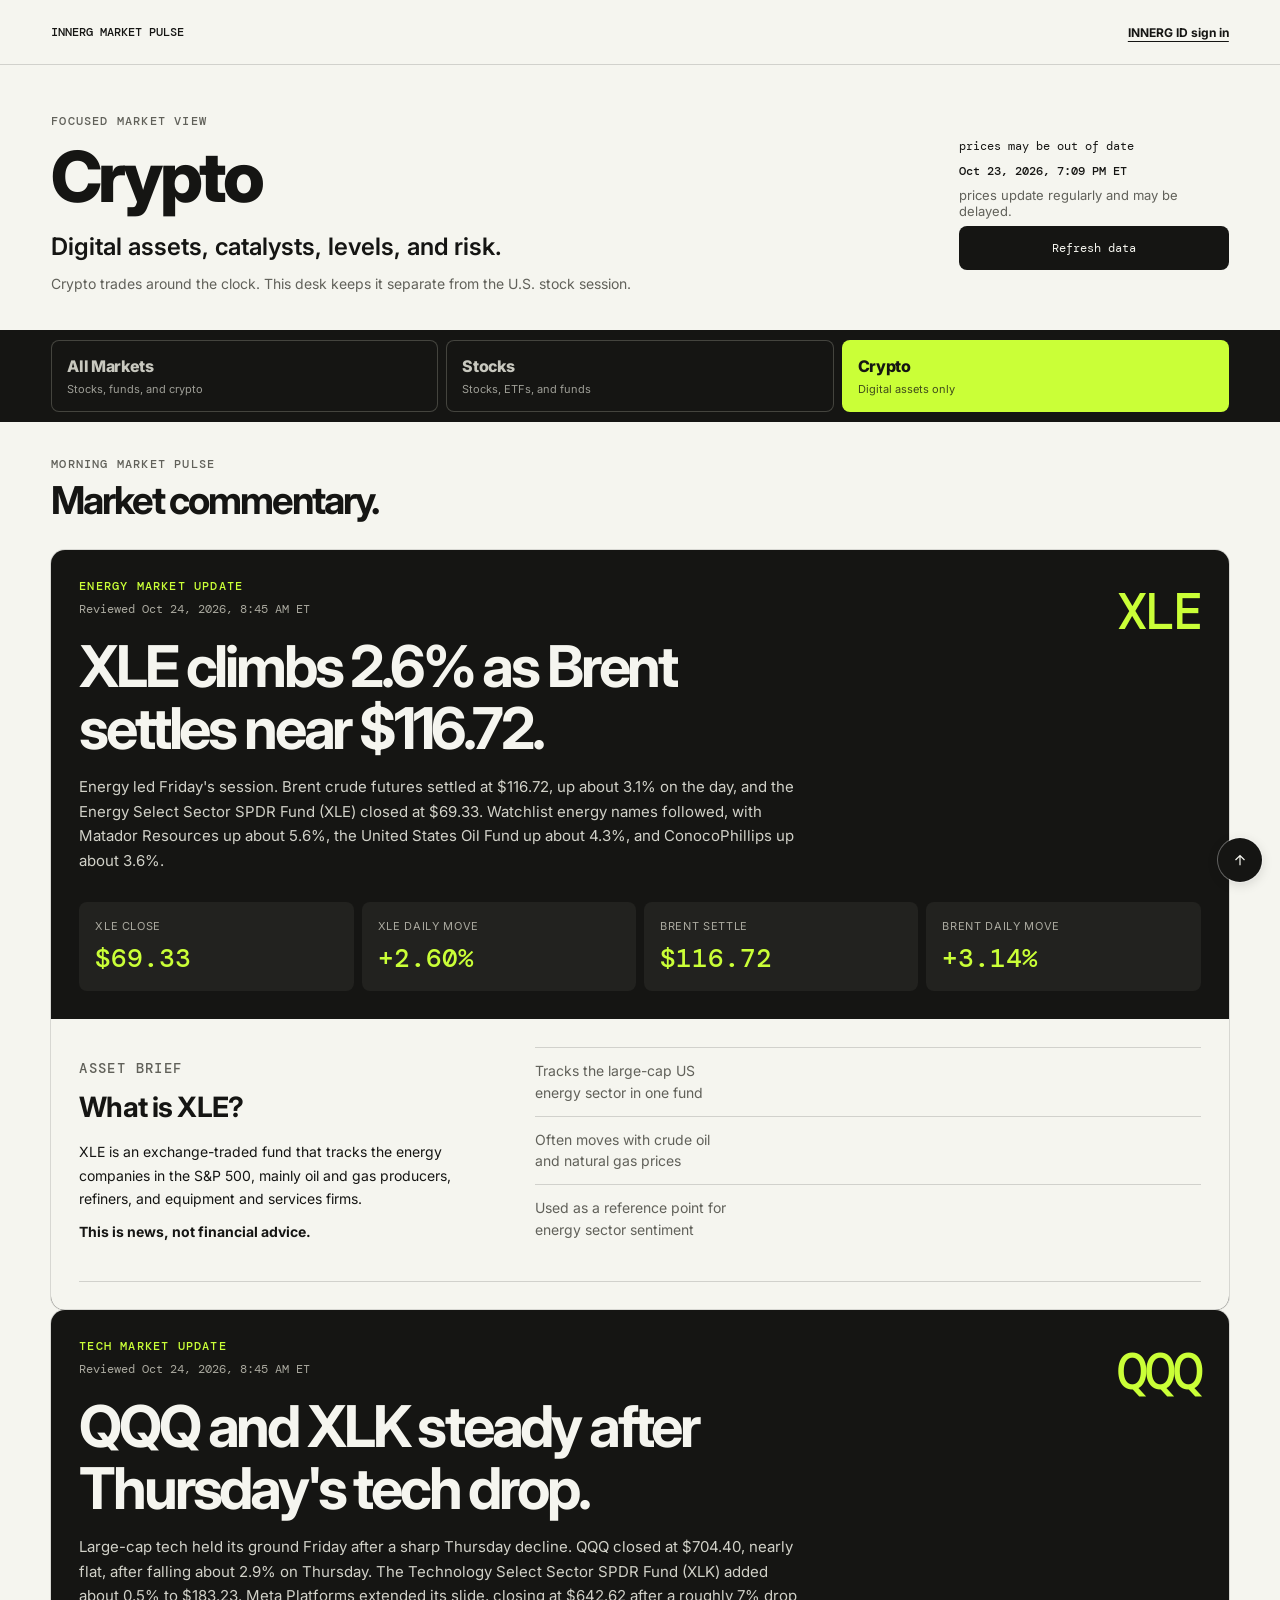
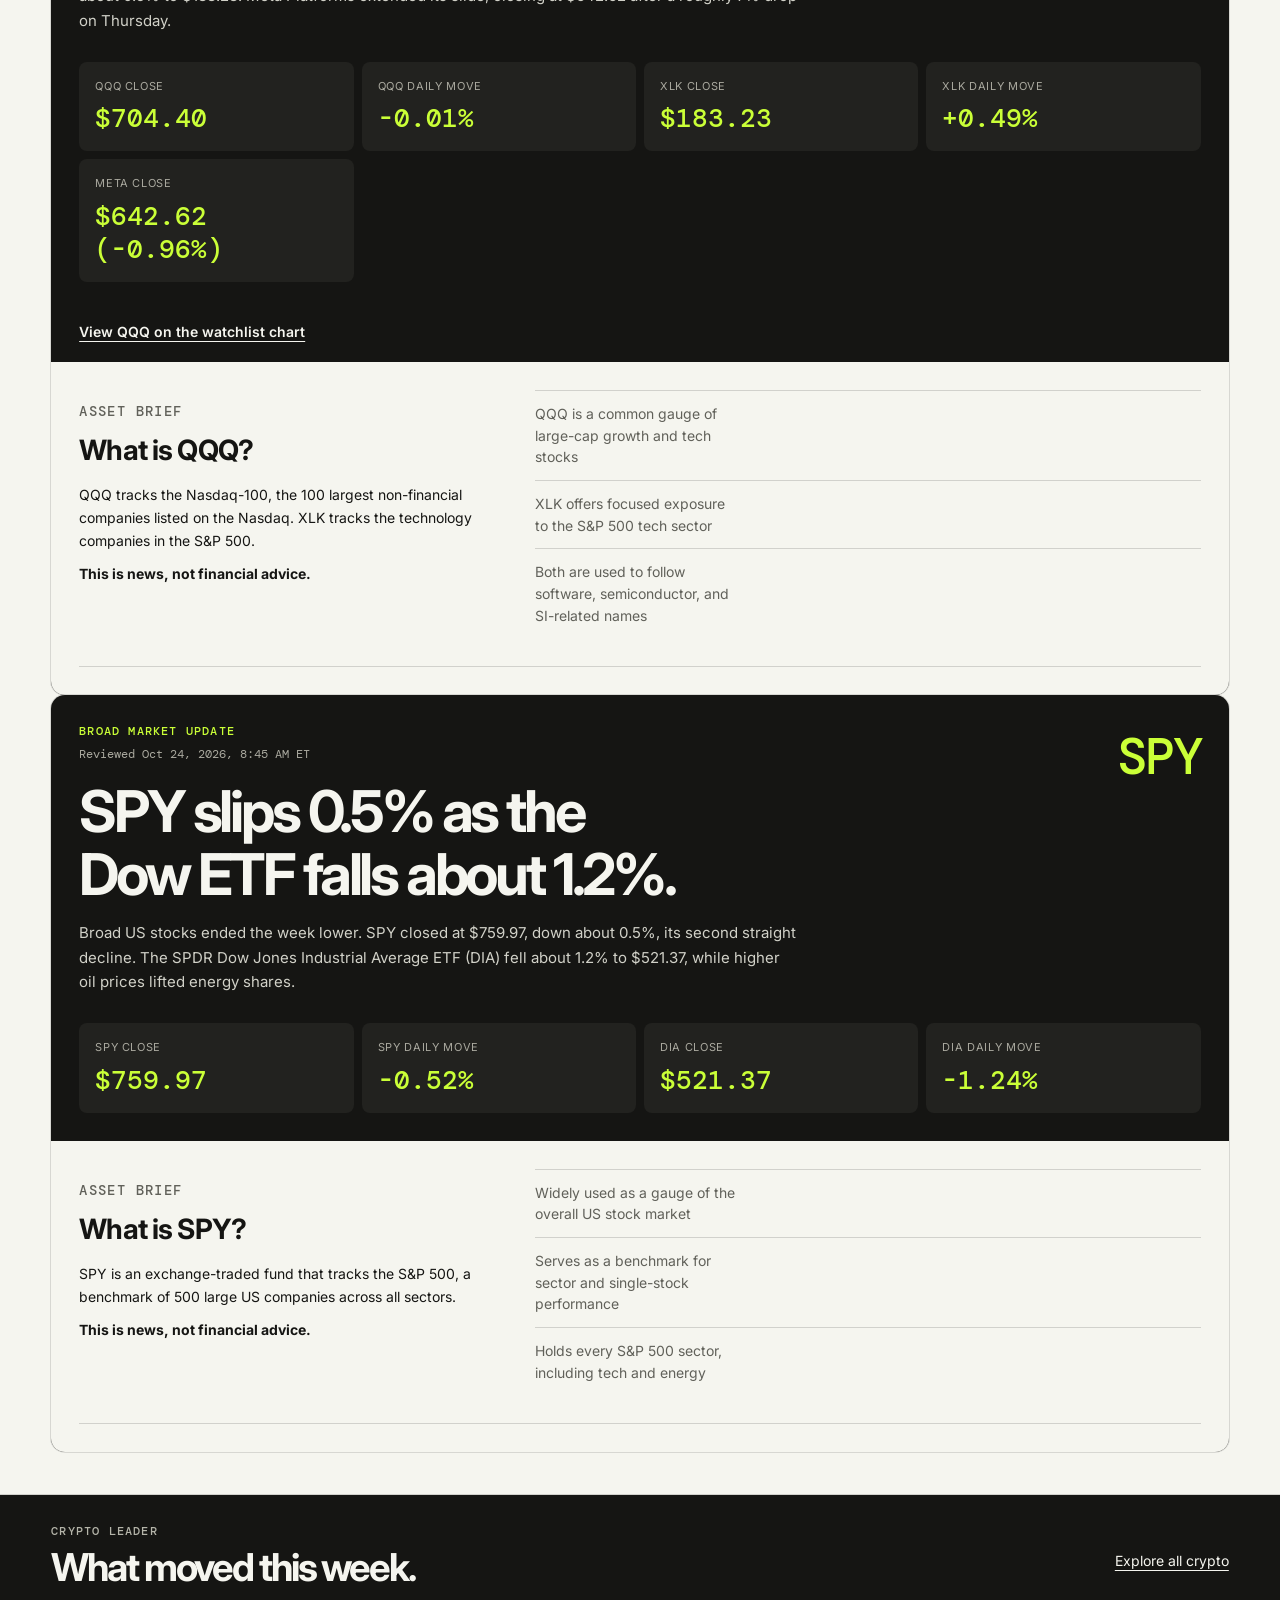
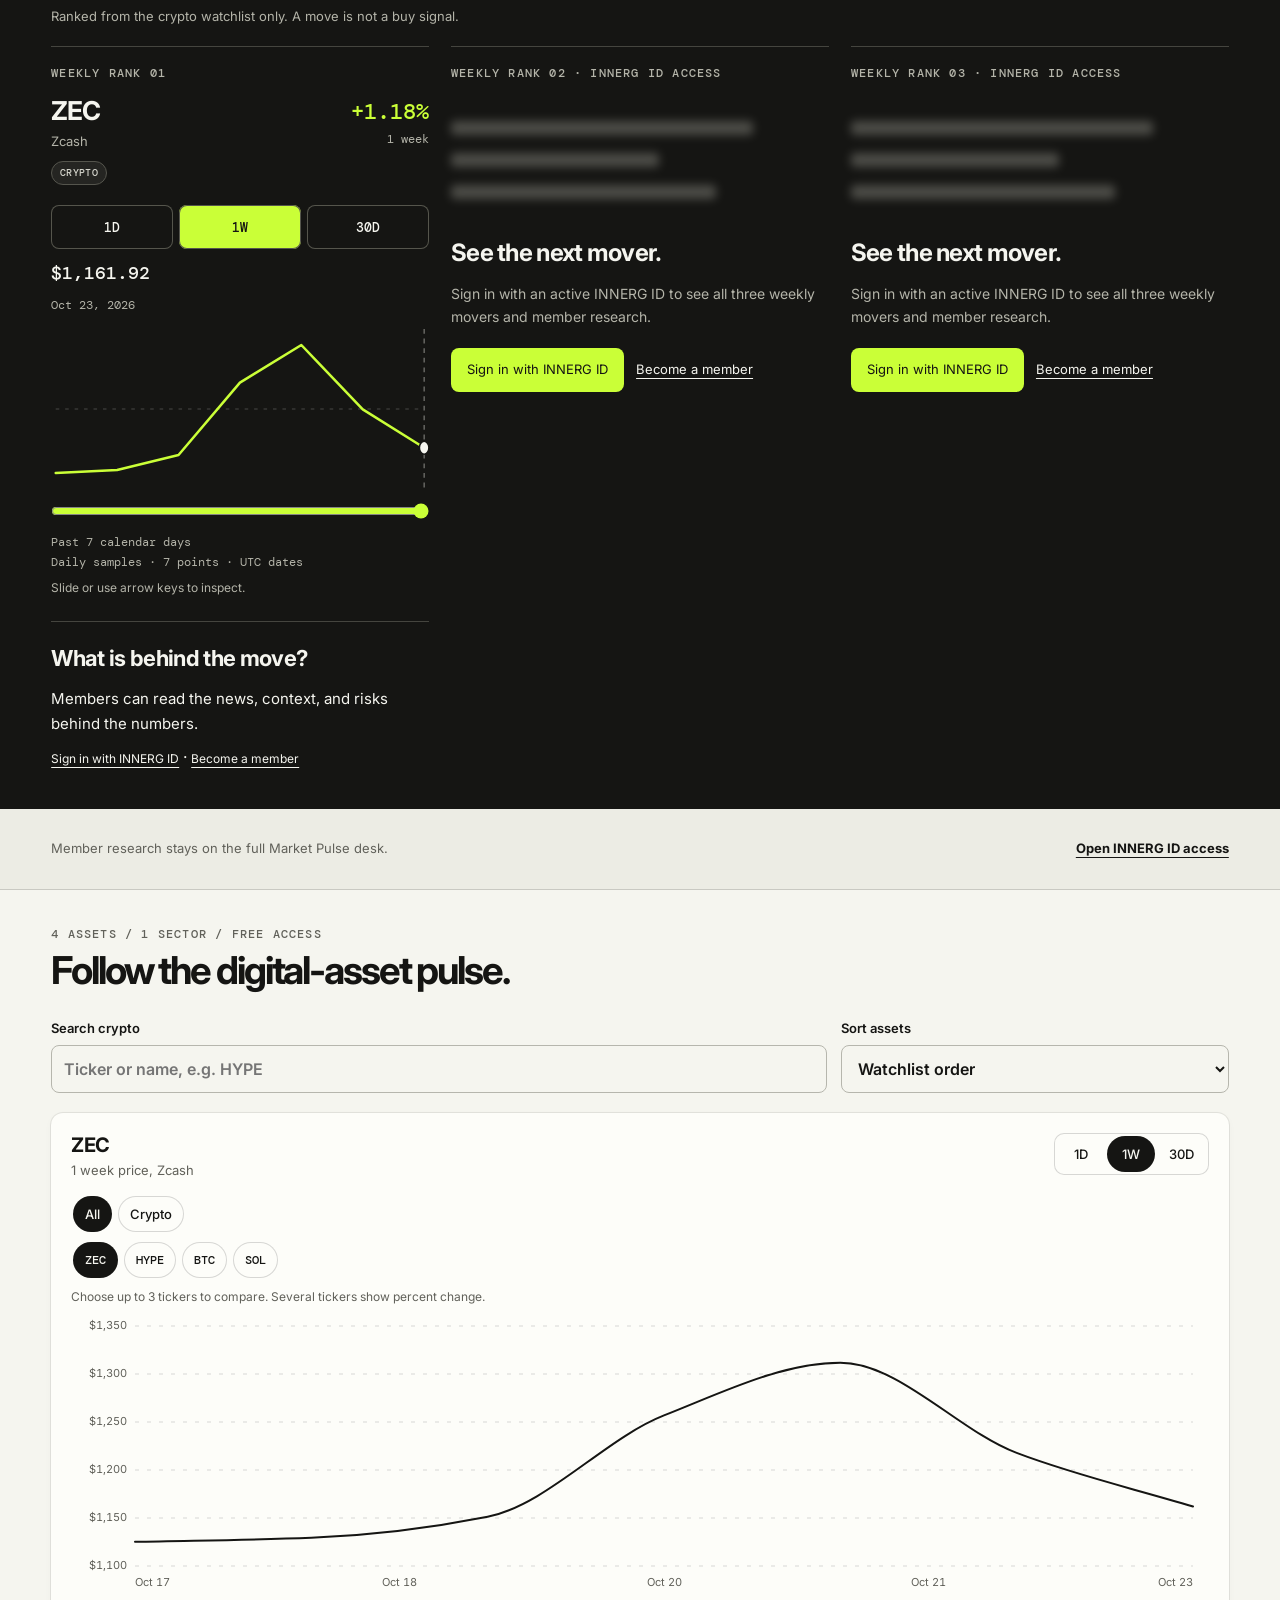
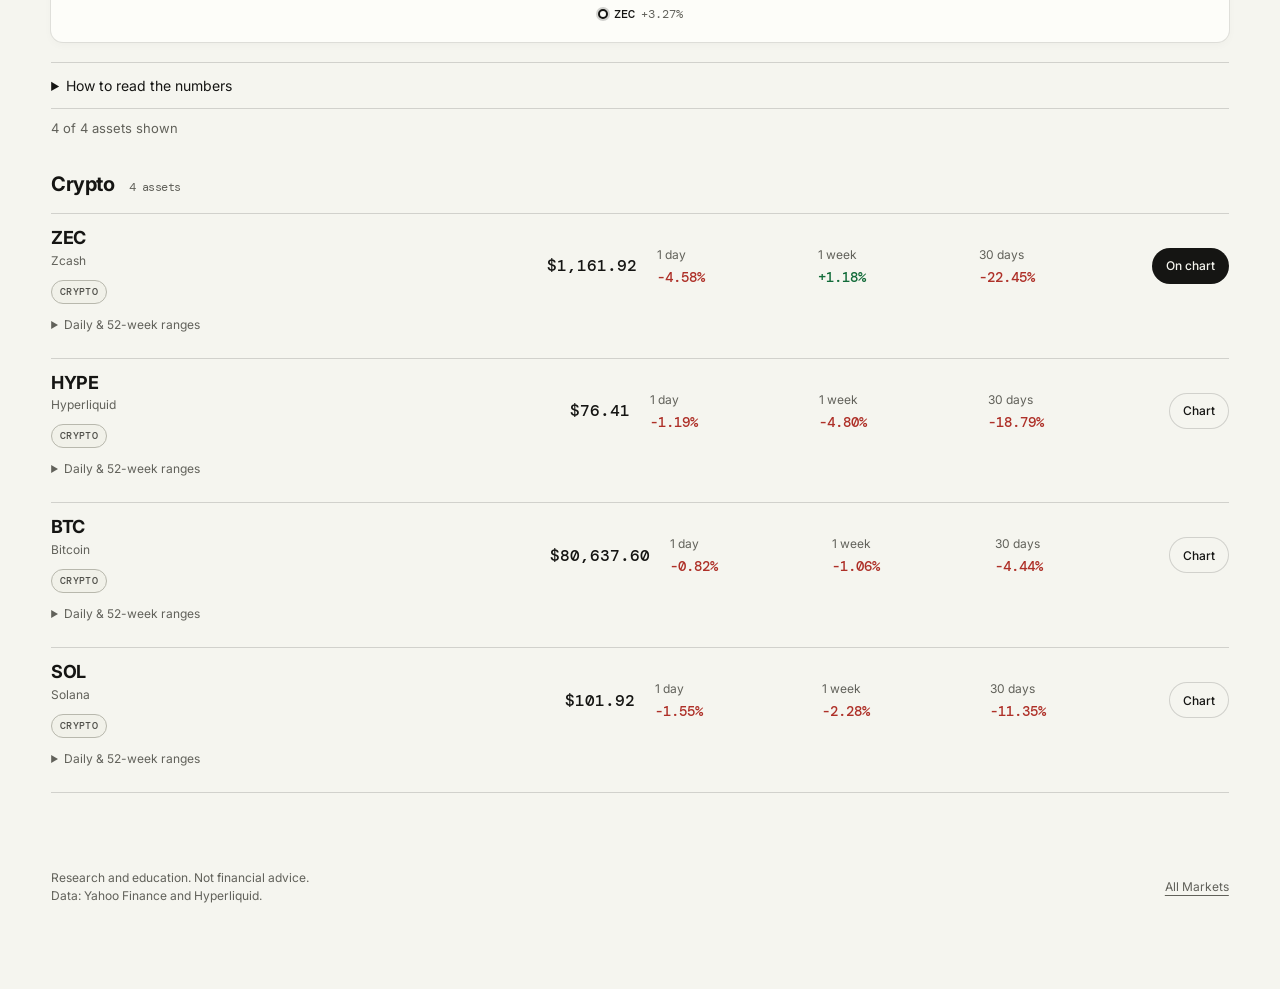
==== commit 217dbf82: "Replace per-asset charts with one line chart card and remove HYPE update" ====
--- a/crypto/index.html
+++ b/crypto/index.html
@@ -4,7 +4,7 @@
   <meta charset="utf-8" />
   <meta name="viewport" content="width=device-width, initial-scale=1" />
   <meta name="theme-color" content="#151513" />
-  <meta name="description" content="INNERG Market Pulse crypto view. Explore HYPE, ZEC, BTC, and SOL charts with the latest HYPE all-time-high update." />
+  <meta name="description" content="INNERG Market Pulse crypto view. Explore HYPE, ZEC, BTC, and SOL charts." />
   <title>Crypto | INNERG Market Pulse</title>
   <meta property="og:title" content="Crypto | INNERG Market Pulse" />
   <meta property="og:description" content="A focused crypto watchlist with charts, market context, levels, and risk." />
@@ -13,9 +13,9 @@
   <link rel="preconnect" href="https://fonts.googleapis.com" />
   <link rel="preconnect" href="https://fonts.gstatic.com" crossorigin />
   <link href="https://fonts.googleapis.com/css2?family=DM+Mono:wght@400;500&family=Inter:wght@400;500;600;700;800&display=swap" rel="stylesheet" />
-  <link rel="stylesheet" href="../styles.css?v=hype-brief-1" />
-  <script type="module" src="../app.js?v=hype-chart-1"></script>
-  <script type="module" src="../market-update.mjs?v=hype-brief-1"></script>
+  <link rel="stylesheet" href="../styles.css?v=one-chart-1" />
+  <script type="module" src="../app.js?v=one-chart-1"></script>
+  <script type="module" src="../market-update.mjs?v=one-chart-1"></script>
 </head>
 <body id="top" class="market-view-page" data-market-view="crypto" data-data-url="../data/watchlist.json" data-update-url="../data/market-updates.json">
   <a class="skip-link" href="#market-flash">Skip to crypto update</a>
@@ -34,8 +34,8 @@
       <a href="./" aria-current="page"><span>Crypto</span><small>Digital assets only</small></a>
     </nav>
     <section class="market-flash" id="market-flash" aria-labelledby="market-flash-title">
-      <div class="section-heading"><div><p class="eyebrow">Morning market pulse</p><h2 id="market-flash-title">HYPE enters price discovery.</h2></div><a href="#hype-chart-title">Open HYPE chart</a></div>
-      <div id="market-flash-content"><p class="section-note" role="status">Loading the latest HYPE update.</p></div>
+      <div class="section-heading"><div><p class="eyebrow">Morning market pulse</p><h2 id="market-flash-title">Market commentary.</h2></div></div>
+      <div id="market-flash-content"><p class="section-note" role="status">Loading the latest market commentary.</p></div>
     </section>
     <section class="pulse" id="weekly-mover" aria-labelledby="pulse-title">
       <div class="section-heading"><div><p class="eyebrow">Crypto leader</p><h2 id="pulse-title">What moved this week.</h2></div><a href="#sectors">Explore all crypto</a></div>
@@ -47,9 +47,9 @@
       <div class="section-heading"><div><p class="eyebrow" id="asset-count">Crypto watchlist</p><h2 id="sectors-title">Follow the digital-asset pulse.</h2></div></div>
       <div class="filters crypto-filters">
         <label>Search crypto<input id="search" type="search" placeholder="Ticker or name, e.g. HYPE" autocomplete="off" /></label>
-        <label class="sector-filter-control">Sector<select id="sector-filter" aria-label="Sector"><option value="all">All sectors</option></select></label>
         <label>Sort assets<select id="sort" aria-label="Sort assets"><option value="default">Watchlist order</option><option value="week">Weekly gain</option><option value="loss">Weekly decline</option><option value="name">Ticker A to Z</option></select></label>
       </div>
+      <section class="line-card" id="watchlist-chart" aria-labelledby="watchlist-chart-title"><p class="section-note" role="status">Loading the chart.</p></section>
       <details class="guide"><summary>How to read the numbers</summary><p><strong>1 day</strong> uses the latest 24-hour comparison available from the data provider. <strong>1 week</strong> and <strong>30 days</strong> compare with the available daily close on or before that date.</p><p>Crypto trades continuously. Prices can change while you read the page and may differ by venue.</p></details>
       <p id="results-status" class="section-note" role="status"></p>
       <div id="sector-list"></div>
--- a/styles.css
+++ b/styles.css
@@ -27,6 +27,7 @@
 @media(prefers-reduced-motion:reduce){html{scroll-behavior:auto}.chart-enter svg{animation:none}button{transition:none}button:active{transform:none}}
 .asset-news-group{border-top:1px solid var(--line);max-width:1000px}.asset-news-group summary{padding:18px 0;min-height:48px;cursor:pointer;font-weight:700;overflow-wrap:anywhere}.asset-news-group summary span,.asset-news-selected>h3 span{font-weight:400;color:var(--muted);margin-left:8px}.asset-news-group summary small{display:block;font:12px/1.5 var(--mono);color:var(--muted);margin:6px 0 0 20px}.asset-news-group[open]{padding-bottom:16px}.asset-news-group .news-item{margin-left:20px}.asset-news-group summary:focus-visible{outline:2px solid var(--ink);outline-offset:4px}.asset-news-selected>h3{font-size:18px;line-height:1.5}
 .site-header{position:sticky;top:0;z-index:25;flex-wrap:wrap;gap:0 16px;background:var(--paper);padding-bottom:0}.section-nav{display:flex;flex-basis:100%;min-width:0;gap:4px;overflow-x:auto;padding:6px 0 10px;scrollbar-width:thin;scrollbar-color:var(--muted) transparent}.site-header .section-nav a{flex-shrink:0;min-height:44px;padding:10px 14px;border-radius:999px;font:600 13px var(--display);white-space:nowrap}.section-nav a[aria-current="location"]{background:var(--signal);color:var(--ink)}.section-nav a:focus-visible{outline-offset:-3px}html{scroll-padding-top:132px}@media(hover:hover) and (pointer:fine){.section-nav a:hover{box-shadow:inset 0 0 0 1px var(--line)}}
+@media(max-width:620px){.section-nav{display:grid;grid-template-columns:repeat(4,minmax(0,1fr));gap:4px;overflow:visible}.site-header .section-nav a{min-width:0;min-height:40px;padding:8px 4px;font-size:11px;line-height:1.2;text-align:center;white-space:normal;display:grid;place-items:center}html{scroll-padding-top:152px}}
 .founder-portfolio{padding:28px max(4vw,20px);border-bottom:1px solid var(--line)}.portfolio-grid{display:grid;grid-template-columns:1.4fr 1fr;gap:24px;margin:24px 0}.portfolio-group{padding:24px;background:var(--paper);border-radius:12px;box-shadow:0 0 0 1px var(--line)}.portfolio-group h3,.founder-watch h3{font-size:clamp(20px,2.5vw,28px);margin:0 0 12px}.portfolio-group p{font-size:14px;color:var(--muted)}.portfolio-tickers{list-style:none;display:flex;gap:12px;flex-wrap:wrap;padding:0;margin:20px 0 0}.portfolio-tickers li{padding:12px 16px;border-radius:6px;background:var(--ink);color:var(--paper);font:500 18px var(--mono)}.founder-watch{margin-top:28px;padding:24px;border:1px solid var(--line);border-radius:12px;max-width:900px}.founder-watch p{max-width:75ch;line-height:1.65}.founder-watch strong{display:block;margin:16px 0 4px}@media(max-width:620px){.portfolio-grid{grid-template-columns:1fr}.portfolio-group,.founder-watch{padding:20px}.portfolio-tickers{gap:8px}}
 .portfolio-grid{grid-template-columns:minmax(0,1fr)}
 .portfolio-map{background:var(--ink);color:var(--paper);box-shadow:none}
@@ -47,15 +48,13 @@
 .market-view-nav a[aria-current="page"]{background:var(--signal);color:var(--ink);box-shadow:none}
 .market-view-nav span{font-size:16px;font-weight:800;letter-spacing:-.02em}.market-view-nav small{margin-top:3px;font-size:11px;color:inherit;opacity:.76}
 .market-flash{padding:34px max(4vw,20px) 42px;border-bottom:1px solid var(--line)}
+.asset-news>.market-flash{margin:28px 0 34px;padding:0 0 34px}
 .market-flash>.section-heading{margin-bottom:20px}.market-flash-card{overflow:hidden;border-radius:14px;background:var(--ink);color:var(--paper);box-shadow:0 0 0 1px rgba(0,0,0,.12)}
 .market-flash-lead{display:grid;grid-template-columns:minmax(0,1fr) auto;gap:24px;padding:28px}.market-flash-lead .eyebrow{color:var(--signal)}
 .market-flash-time{margin-top:7px;color:#aaa99f;font:12px var(--mono)}.market-flash-lead h2{max-width:850px;margin-top:18px;font-size:clamp(30px,4.5vw,58px)}
 .market-flash-summary{max-width:80ch;margin-top:16px;color:#d1d1c8;font-size:15px;line-height:1.65}.market-flash-symbol{align-self:start;color:var(--signal);font:500 clamp(28px,4vw,52px) var(--mono);letter-spacing:-.06em}
 .market-flash-metrics{display:grid;grid-template-columns:repeat(4,minmax(0,1fr));margin:0;padding:0 28px 28px;gap:8px}.market-flash-metrics>div{padding:16px;background:#22221f;border-radius:8px}
 .market-flash-metrics dt{color:#aaa99f;font-size:11px;text-transform:uppercase;letter-spacing:.06em}.market-flash-metrics dd{margin-top:8px;color:var(--signal);font:500 clamp(18px,2vw,26px) var(--mono);font-variant-numeric:tabular-nums}
-.market-flash-chart{padding:24px 28px 32px;border-top:1px solid #34342f;background:var(--ink);color:var(--paper)}
-.market-flash-chart-heading{display:flex;align-items:end;justify-content:space-between;gap:24px}.market-flash-chart-heading .eyebrow{color:var(--signal)}.market-flash-chart-heading h3{margin-top:6px;font-size:26px;letter-spacing:-.04em}.market-flash-chart-heading>p{max-width:52ch;color:#aaa99f;font-size:13px;line-height:1.55;text-align:right}
-.market-flash-chart .chart{margin-top:22px}.market-flash-chart .chart-controls{max-width:300px}.market-flash-chart .chart-controls button{box-shadow:inset 0 0 0 1px #55554c}.market-flash-chart .chart-controls button[aria-pressed="true"]{background:var(--signal);color:var(--ink);box-shadow:none}.market-flash-chart .chart-readout strong{color:var(--paper);font-size:24px}.market-flash-chart .chart-readout span,.market-flash-chart figcaption,.market-flash-chart .scrub-help{color:#aaa99f}.market-flash-chart .scrub-plot{height:210px}.market-flash-chart .positive{color:var(--signal)}.market-flash-chart .negative{color:#ff9084}.market-flash-chart .chart-dot{stroke:var(--ink)}.market-flash-chart .chart-slider{accent-color:var(--signal)}.market-flash-chart-loading{padding:30px 0;color:#aaa99f;font-size:13px}
 .market-flash-body{display:grid;grid-template-columns:1.3fr 1fr;gap:24px;padding:28px;background:var(--paper);color:var(--ink)}.market-flash-body section{min-width:0}.market-flash-body h3{margin-bottom:12px;font-size:20px;letter-spacing:-.03em}.market-flash-body p{max-width:70ch;margin-top:10px;font-size:14px;line-height:1.65}
 .market-flash-body .market-flash-about{grid-column:1/-1;display:grid;grid-template-columns:minmax(0,.9fr) minmax(0,1.4fr);gap:28px;padding-bottom:28px;border-bottom:1px solid var(--line)}.market-flash-about .eyebrow{color:var(--muted)}.market-flash-about h3{margin-top:6px;font-size:28px}.market-flash-about-note{font-weight:700}.market-flash-about dl{display:grid;gap:0;margin:0}.market-flash-about dl>div{display:grid;grid-template-columns:minmax(130px,.45fr) minmax(0,1fr);gap:20px;padding:12px 0;border-top:1px solid var(--line)}.market-flash-about dt{font-size:12px;font-weight:700}.market-flash-about dd{margin:0;font:14px/1.55 var(--display);color:var(--muted)}
 .market-levels{margin:0}.market-levels>div{display:flex;justify-content:space-between;gap:18px;padding:10px 0;border-top:1px solid var(--line)}.market-levels dt{font-size:12px;color:var(--muted)}.market-levels dd{margin:0;text-align:right;font-size:13px;white-space:nowrap}
@@ -65,3 +64,23 @@
 .crypto-filters{grid-template-columns:2fr 1fr}.market-view-page[data-market-view="crypto"] .sector-filter-control{display:none}
 @media(max-width:800px){.market-flash-metrics{grid-template-columns:repeat(2,minmax(0,1fr))}.market-flash-body{grid-template-columns:1fr}.market-flash-body .market-risk{grid-column:auto}}
 @media(max-width:620px){.market-view-nav{gap:5px;padding-block:7px}.market-view-nav a{min-height:54px;padding:10px 8px;text-align:center}.market-view-nav span{font-size:13px}.market-view-nav small{display:none}.market-flash{padding-block:28px 32px}.market-flash-lead{grid-template-columns:1fr;padding:20px}.market-flash-symbol{grid-row:1;font-size:28px}.market-flash-lead h2{font-size:32px}.market-flash-metrics{padding:0 20px 20px}.market-flash-metrics>div{padding:13px}.market-flash-metrics dd{font-size:18px}.market-flash-chart{padding:20px}.market-flash-chart-heading{display:grid;gap:8px}.market-flash-chart-heading>p{text-align:left}.market-flash-chart .chart-controls{max-width:none}.market-flash-chart .scrub-plot{height:150px}.market-flash-body{padding:20px;gap:22px}.market-flash-body .market-flash-about{grid-template-columns:1fr;gap:18px;padding-bottom:22px}.market-flash-about dl>div{grid-template-columns:1fr;gap:4px}.market-levels>div{display:grid;gap:4px}.market-levels dd{text-align:left}.market-flash-body .market-risk{padding:14px}.market-sources{padding:14px 20px 4px;display:grid;gap:0}.market-flash-disclaimer{padding:6px 20px 20px}.member-route-note{align-items:start;flex-direction:column;gap:4px}.crypto-filters{grid-template-columns:1fr}}
+.filters{grid-template-columns:2fr 1fr}.sr-only{position:absolute;width:1px;height:1px;overflow:hidden;clip:rect(0 0 0 0);white-space:nowrap}
+.line-card{--series-1:#151513;--series-2:#4d7c0f;--series-3:#b45309;margin-top:20px;padding:20px;background:#fdfdf9;border-radius:12px;box-shadow:0 0 0 1px rgba(0,0,0,.08),0 3px 8px rgba(0,0,0,.03);scroll-margin-top:140px;min-width:0}
+.line-card-head{display:flex;justify-content:space-between;align-items:start;gap:16px;margin-bottom:14px}.line-card-head h3{font-size:20px;letter-spacing:-.025em;line-height:1.2}.line-card-sub{font-size:13px;color:var(--muted);margin-top:4px}
+.segmented{display:flex;gap:2px;padding:3px;border-radius:10px;box-shadow:inset 0 0 0 1px var(--line);flex-shrink:0}.segmented .pill{box-shadow:none;min-width:48px}
+.pill-row{display:flex;gap:6px;overflow-x:auto;padding:2px 2px 8px;scrollbar-width:thin;scrollbar-color:var(--line) transparent}.ticker-row{flex-wrap:wrap;overflow:visible}
+.pill{flex-shrink:0;min-height:36px;padding:6px 12px;border-radius:999px;background:transparent;color:var(--ink);box-shadow:inset 0 0 0 1px var(--line);font:500 13px var(--display);white-space:nowrap}.ticker-row .pill{font:500 12px var(--mono)}.pill[aria-pressed="true"]{background:var(--ink);color:var(--paper);box-shadow:none}.pill:focus-visible{outline-offset:2px}@media(hover:hover) and (pointer:fine){.pill[aria-pressed="false"]:hover{box-shadow:inset 0 0 0 1px var(--muted)}}
+.pill-hint{font-size:12px;color:var(--muted);margin:2px 0 8px}
+.line-plot{position:relative;margin-top:4px;border-radius:8px;touch-action:pan-y}.line-plot:focus-visible{outline:3px solid #547200;outline-offset:4px}.line-svg-wrap{width:100%;min-height:220px}.line-svg{display:block;overflow:visible}
+.line-grid{stroke:var(--line);stroke-dasharray:4 8}.line-tick{font:11px var(--display);fill:var(--muted);font-variant-numeric:tabular-nums}
+.line-series{fill:none;stroke-width:2;stroke-linecap:round;stroke-linejoin:round}.line-series.s1{stroke:var(--series-1)}.line-series.s2{stroke:var(--series-2)}.line-series.s3{stroke:var(--series-3)}
+.line-cursor{stroke:var(--muted);stroke-width:1;stroke-dasharray:4 4;pointer-events:none}
+.line-tip{position:absolute;top:0;left:0;min-width:150px;padding:8px 10px;background:#fdfdf9;border-radius:8px;box-shadow:0 0 0 1px var(--line),0 6px 16px rgba(0,0,0,.08);pointer-events:none;font-size:12px;z-index:2}.line-tip-time{font:500 11px var(--mono);color:var(--muted);margin-bottom:6px}
+.line-tip-row{display:grid;grid-template-columns:auto 1fr auto;align-items:center;gap:8px;min-height:20px}.line-tip-label{color:var(--muted)}.line-tip-value{font:500 12px var(--mono);font-variant-numeric:tabular-nums}
+.ring-dot{display:inline-block;width:10px;height:10px;border-radius:50%;border:2px solid currentColor;background:#fdfdf9;box-shadow:0 0 0 2px color-mix(in srgb,currentColor 18%,transparent)}.ring-dot.s1{color:var(--series-1)}.ring-dot.s2{color:var(--series-2)}.ring-dot.s3{color:var(--series-3)}
+.line-legend{display:flex;flex-wrap:wrap;justify-content:center;gap:8px 20px;list-style:none;margin:12px 0 0;padding:0;font-size:12px}.line-legend li{display:flex;align-items:center;gap:6px}.line-legend-symbol{font:500 12px var(--mono)}.line-legend-change{color:var(--muted);font:12px var(--mono)}
+.line-empty{min-height:220px;display:grid;place-items:center;color:var(--muted);font-size:13px;text-align:center}
+.asset-list{display:grid;border-top:1px solid var(--line)}.asset-row{display:grid;grid-template-columns:minmax(0,1.4fr) auto minmax(0,1.4fr) auto;gap:8px 20px;align-items:center;padding:14px 0;border-bottom:1px solid var(--line);scroll-margin-top:140px}.asset-row h4{font-size:18px;letter-spacing:-.02em;line-height:1.1}.asset-row-id p{font-size:12px;color:var(--muted);margin-top:4px}.asset-row .price{font-size:16px}.asset-row .returns{margin:0;padding:0;border:0}.asset-row .ranges{grid-column:1/-1;border:0}.asset-row .ranges summary{min-height:32px;padding-block:4px;font-size:12px;color:var(--muted)}
+.row-chart{min-height:36px;padding:6px 14px;border-radius:999px;background:transparent;color:var(--ink);box-shadow:inset 0 0 0 1px var(--line);font:500 12px var(--display)}.row-chart[aria-pressed="true"]{background:var(--ink);color:var(--paper);box-shadow:none}
+.market-flash-chart-link{display:inline-flex;align-items:center;min-height:44px;margin:0 28px 8px;font-size:14px;font-weight:600}@media(max-width:620px){.market-flash-chart-link{margin-inline:20px}}
+@media(max-width:620px){.line-card{padding:14px;margin-inline:-6px}.line-card-head{flex-direction:column;gap:10px}.segmented{align-self:stretch}.segmented .pill{flex:1}.pill{min-height:40px}.ticker-row{flex-wrap:nowrap;overflow-x:auto}.asset-row{grid-template-columns:minmax(0,1fr) auto}.asset-row .returns{grid-column:1/-1}.row-chart{justify-self:end;grid-column:2;grid-row:1}.asset-row .price{grid-column:2;grid-row:2;justify-self:end}.filters{grid-template-columns:1fr}}
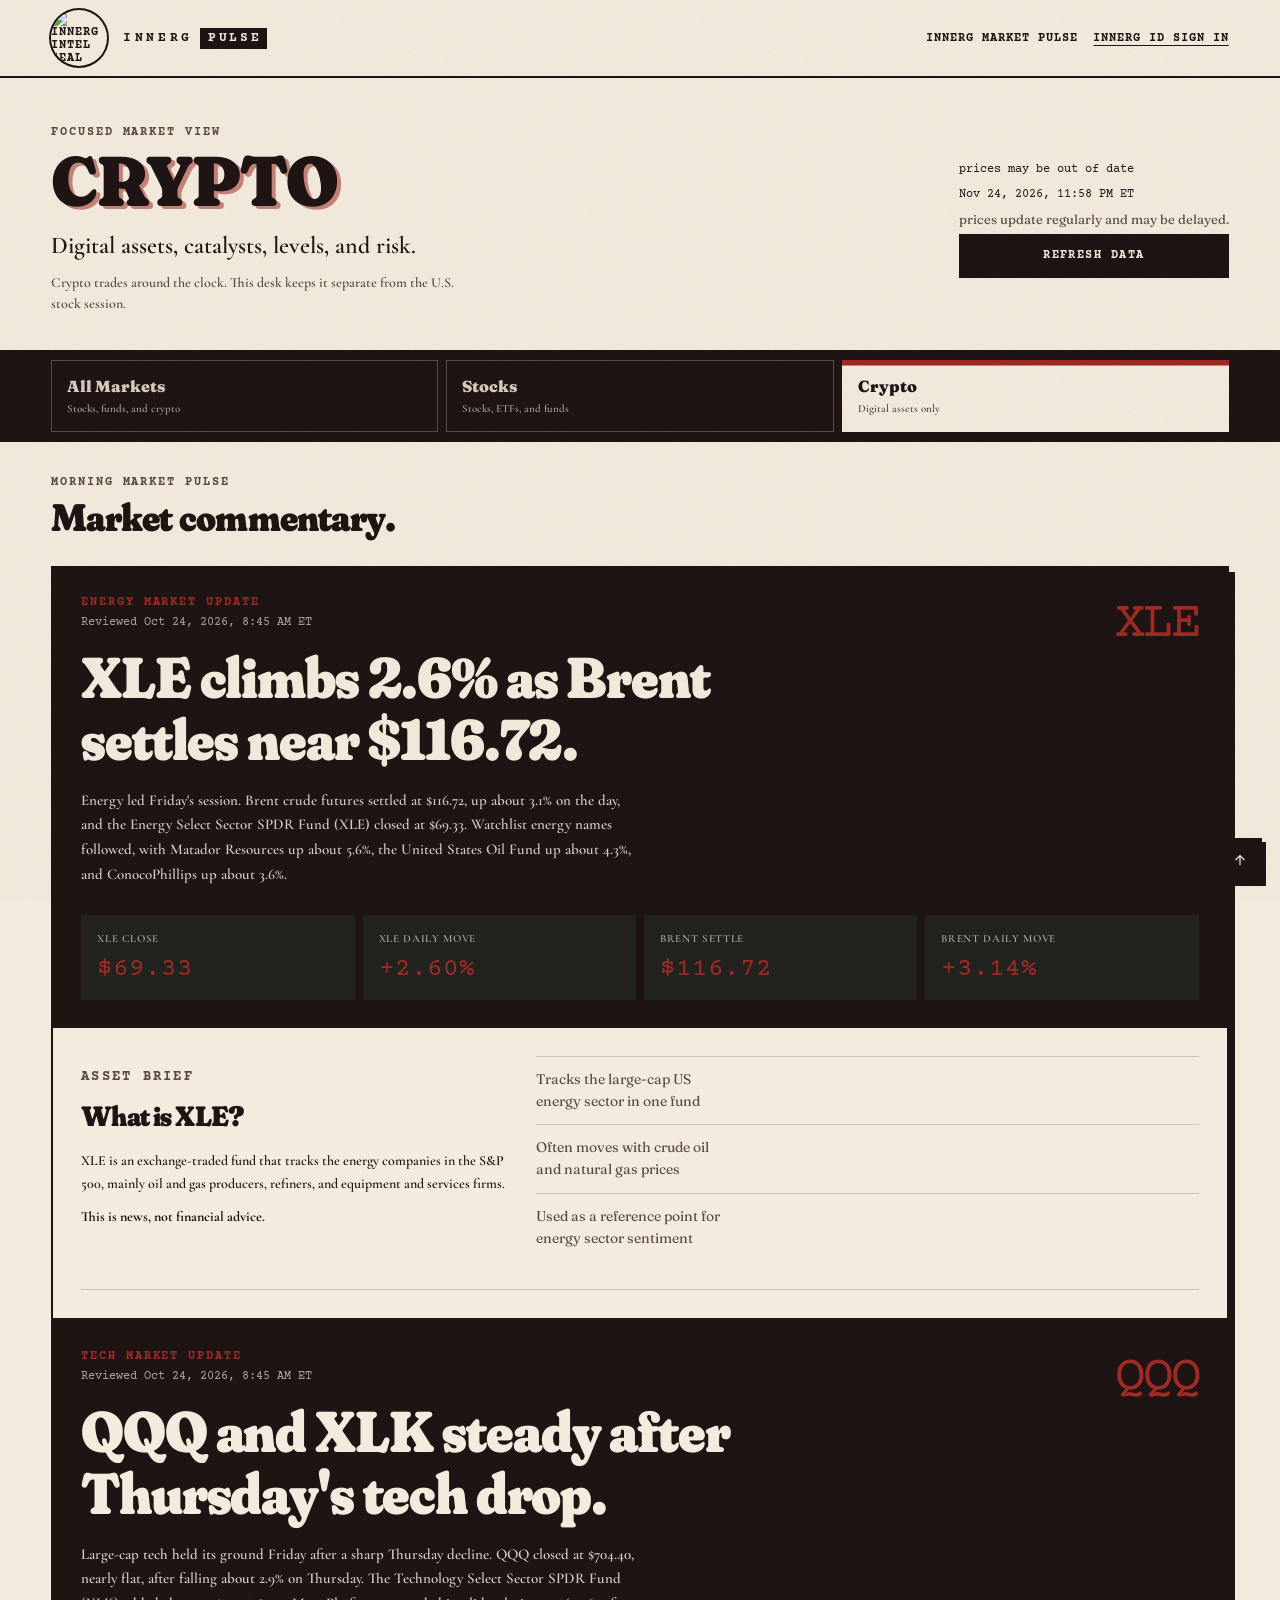
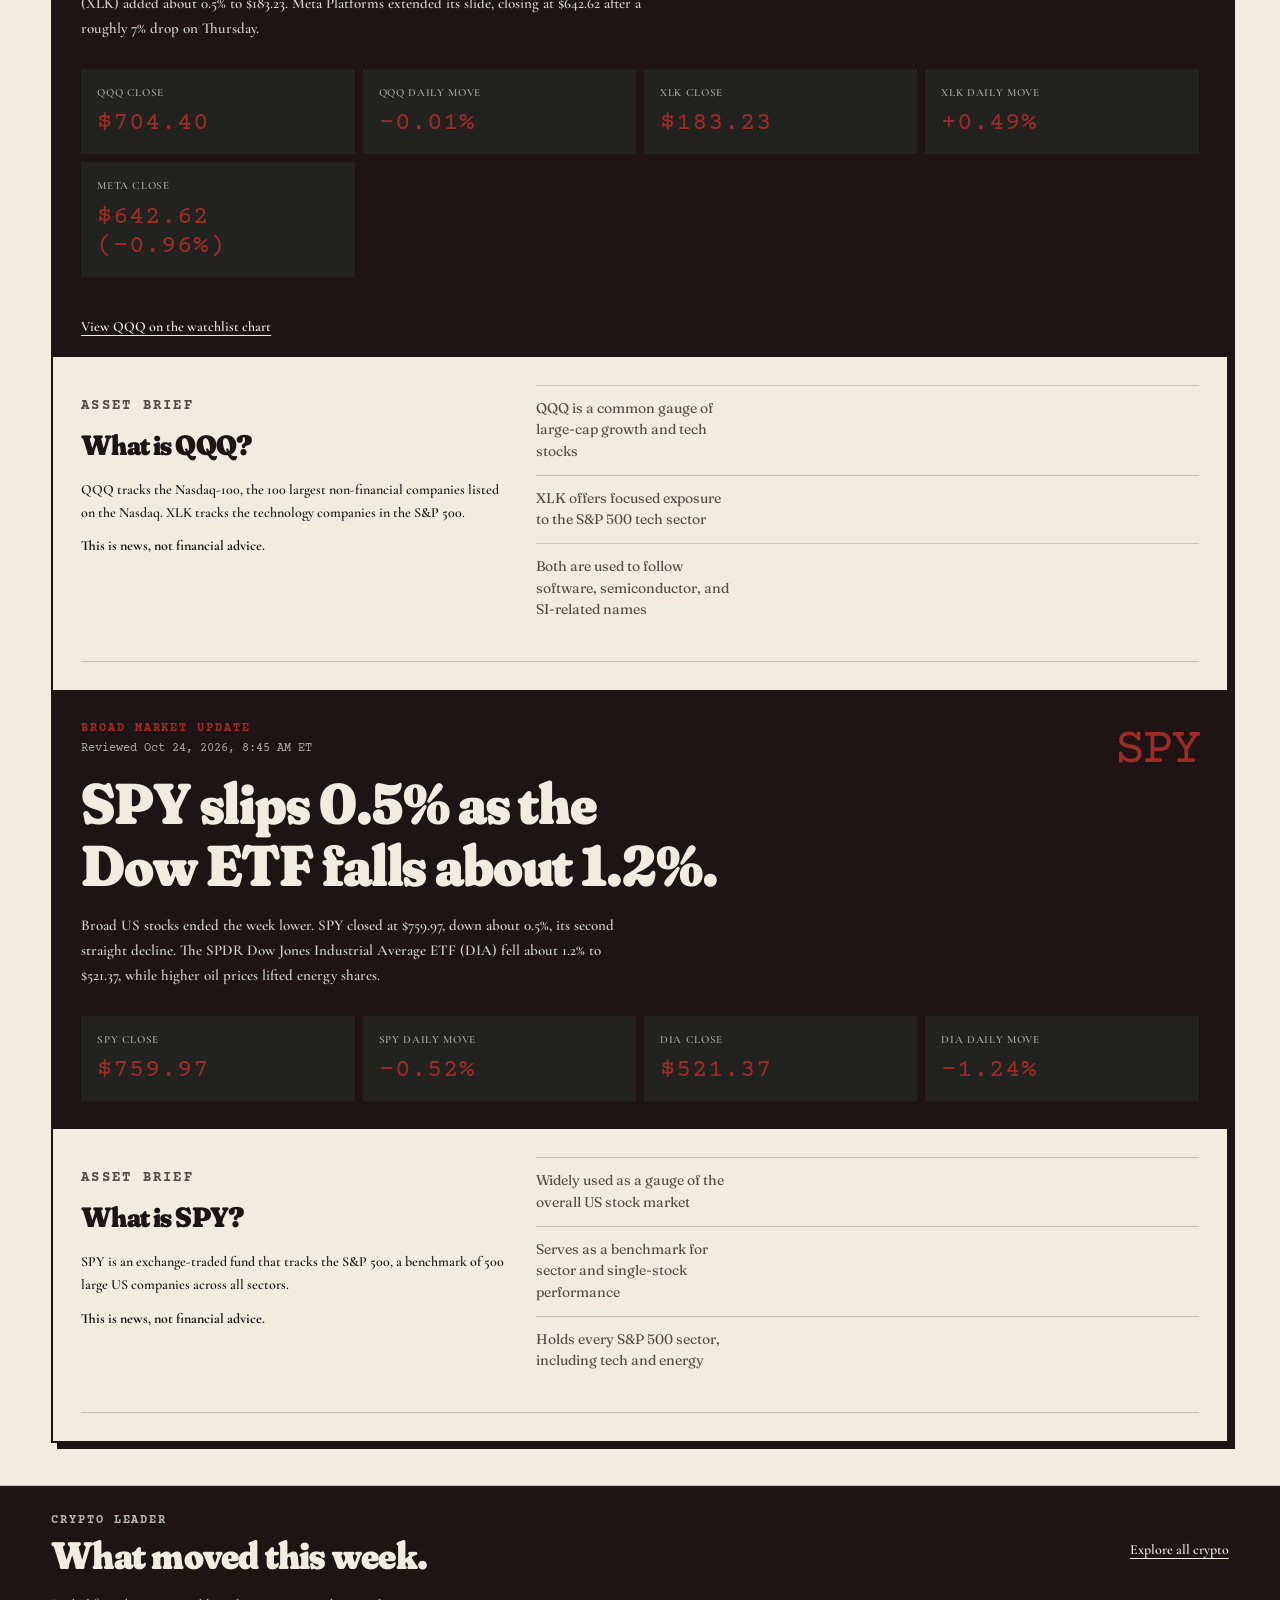
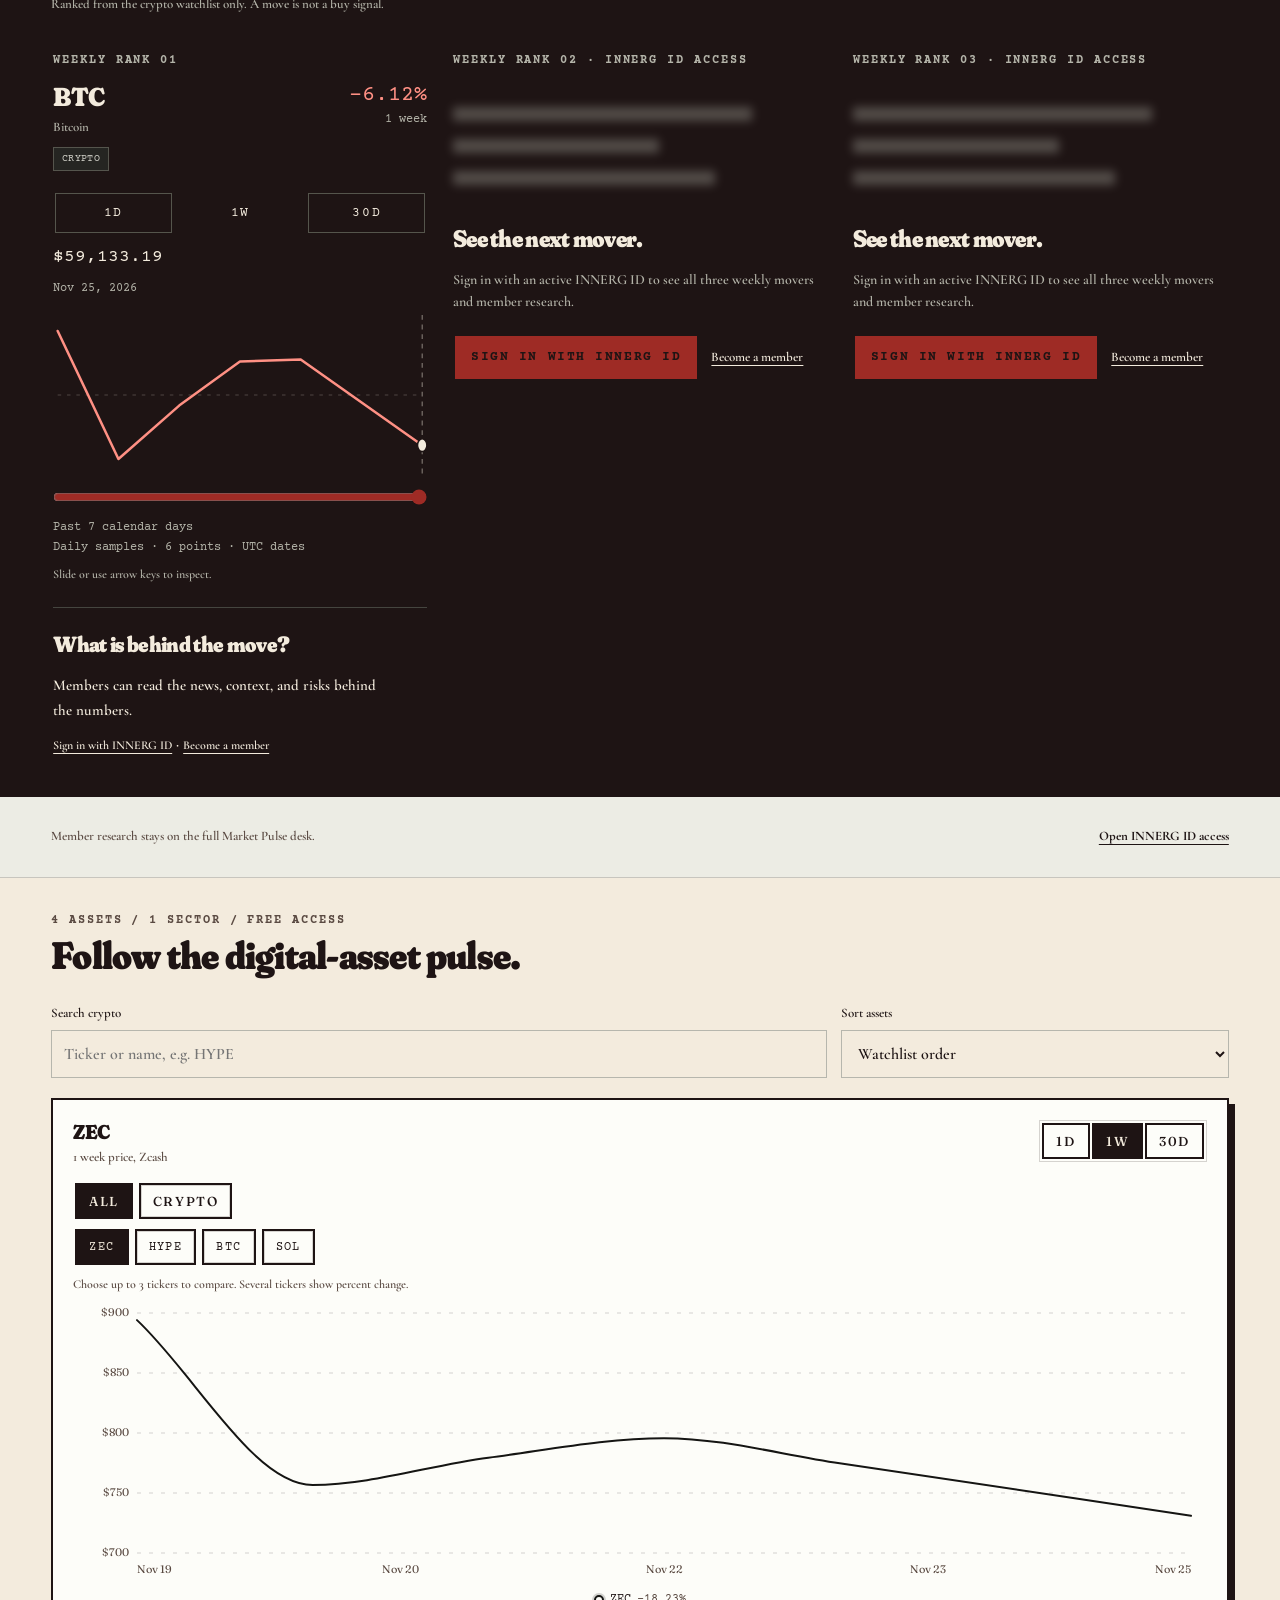
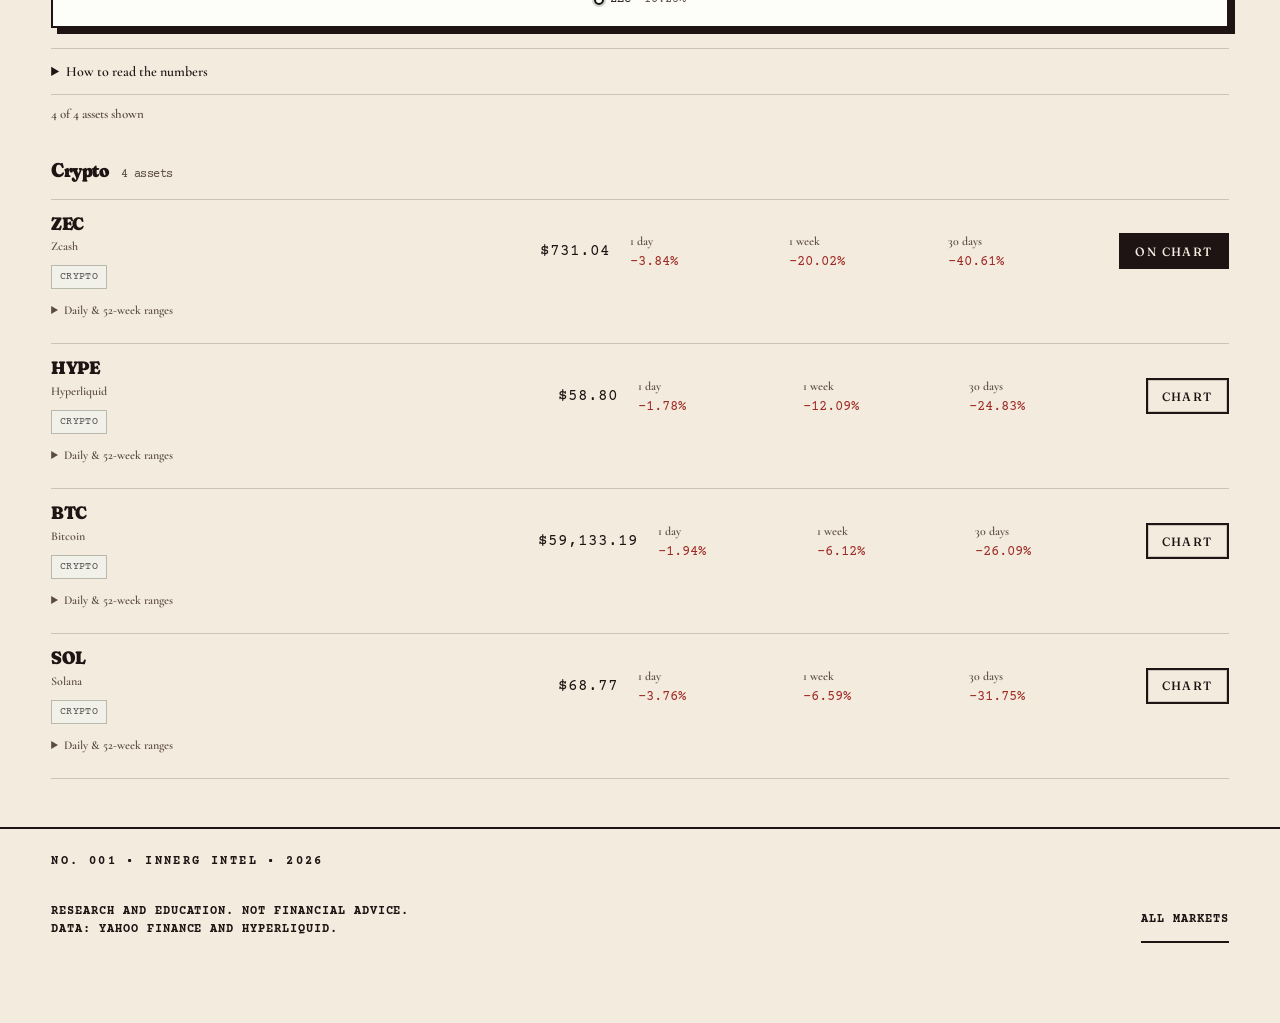
==== commit 2e68b4aa: "Restyle the public Market Pulse watchlist in Style A v3 Match Pulse: cream paper, warm black, brick " ====
--- a/crypto/index.html
+++ b/crypto/index.html
@@ -3,7 +3,7 @@
 <head>
   <meta charset="utf-8" />
   <meta name="viewport" content="width=device-width, initial-scale=1" />
-  <meta name="theme-color" content="#151513" />
+  <meta name="theme-color" content="#F3EBDD" />
   <meta name="description" content="INNERG Market Pulse crypto view. Explore HYPE, ZEC, BTC, and SOL charts." />
   <title>Crypto | INNERG Market Pulse</title>
   <meta property="og:title" content="Crypto | INNERG Market Pulse" />
@@ -12,14 +12,16 @@
   <meta property="og:url" content="https://innergclaw.github.io/innerg-watchlist/crypto/" />
   <link rel="preconnect" href="https://fonts.googleapis.com" />
   <link rel="preconnect" href="https://fonts.gstatic.com" crossorigin />
-  <link href="https://fonts.googleapis.com/css2?family=DM+Mono:wght@400;500&family=Inter:wght@400;500;600;700;800&display=swap" rel="stylesheet" />
-  <link rel="stylesheet" href="../styles.css?v=one-chart-1" />
+  <link href="https://fonts.googleapis.com/css2?family=Fraunces:opsz,wght,SOFT@9..144,400..900,0..100&family=Cormorant+Garamond:ital,wght@0,600;0,700;1,600&family=Courier+Prime:wght@400;700&display=swap" rel="stylesheet" />
+  <link rel="stylesheet" href="../styles.css?v=style-a-1" />
   <script type="module" src="../app.js?v=one-chart-1"></script>
   <script type="module" src="../market-update.mjs?v=one-chart-1"></script>
 </head>
 <body id="top" class="market-view-page" data-market-view="crypto" data-data-url="../data/watchlist.json" data-update-url="../data/market-updates.json">
   <a class="skip-link" href="#market-flash">Skip to crypto update</a>
   <header class="site-header market-view-header">
+    <a class="seal" href="https://nasirr.innergintel.study/" aria-label="InnerG Intel home"><img src="https://pulse.innergintel.study/assets/seal-320.jpg" width="56" height="56" alt="InnerG Intel seal" /></a>
+    <p class="brand">INNERG <b>PULSE</b></p>
     <a href="../">INNERG MARKET PULSE</a>
     <a href="../#member-access" class="member-signin">INNERG ID sign in</a>
   </header>
@@ -56,7 +58,9 @@
       <noscript><p>Enable JavaScript to explore charts, or <a href="../data/watchlist.json">download the public data</a>.</p></noscript>
     </section>
   </main>
-  <footer><p>Research and education. Not financial advice.<br />Data: Yahoo Finance and Hyperliquid.</p><a href="../">All Markets</a></footer>
+  <footer>
+    <p class="no">No. 001 &bull; INNERG INTEL &bull; 2026</p>
+    <p>Research and education. Not financial advice.<br />Data: Yahoo Finance and Hyperliquid.</p><a href="../">All Markets</a></footer>
   <a class="back-to-top" href="#top" aria-label="Scroll to top"><svg width="18" height="18" viewBox="0 0 24 24" fill="none" stroke="currentColor" stroke-width="1.6" aria-hidden="true"><path d="m6 12 6-6 6 6M12 6v13"/></svg></a>
 </body>
 </html>
--- a/styles.css
+++ b/styles.css
@@ -84,3 +84,90 @@
 .row-chart{min-height:36px;padding:6px 14px;border-radius:999px;background:transparent;color:var(--ink);box-shadow:inset 0 0 0 1px var(--line);font:500 12px var(--display)}.row-chart[aria-pressed="true"]{background:var(--ink);color:var(--paper);box-shadow:none}
 .market-flash-chart-link{display:inline-flex;align-items:center;min-height:44px;margin:0 28px 8px;font-size:14px;font-weight:600}@media(max-width:620px){.market-flash-chart-link{margin-inline:20px}}
 @media(max-width:620px){.line-card{padding:14px;margin-inline:-6px}.line-card-head{flex-direction:column;gap:10px}.segmented{align-self:stretch}.segmented .pill{flex:1}.pill{min-height:40px}.ticker-row{flex-wrap:nowrap;overflow-x:auto}.asset-row{grid-template-columns:minmax(0,1fr) auto}.asset-row .returns{grid-column:1/-1}.row-chart{justify-self:end;grid-column:2;grid-row:1}.asset-row .price{grid-column:2;grid-row:2;justify-self:end}.filters{grid-template-columns:1fr}}
+
+/* INNERG Market Pulse ~ Style A v3 (2026-11-25)
+   Cream paper, warm black ink, one brick red accent, chunky serif.
+   Overrides look only. Selectors and hooks the scripts use stay the same.
+   Gain and loss colors stay distinct so the data still reads clearly. */
+:root{
+  --cream:#F3EBDD;
+  --sheet:#FAF4E8;
+  --ink:#1E1414;
+  --paper:var(--cream);
+  --red:#9E2B25;
+  --muted:#5A4A42;
+  --line:rgba(30,20,20,.18);
+  --signal:var(--red);
+  --gain:#126b39;
+  --loss:#9E2B25;
+  --display:"Fraunces",Georgia,"Times New Roman",serif;
+  --garamond:"Cormorant Garamond",Georgia,serif;
+  --mono:"Courier Prime","Courier New",Courier,monospace;
+  color-scheme:light;
+}
+body{background:var(--cream);color:var(--ink);font-family:var(--garamond);font-weight:600;line-height:1.5}
+body::before{
+  content:"";
+  position:fixed;inset:0;pointer-events:none;z-index:40;opacity:.16;mix-blend-mode:multiply;
+  background-image:url("data:image/svg+xml,%3Csvg xmlns='http://www.w3.org/2000/svg' width='180' height='180'%3E%3Cfilter id='n'%3E%3CfeTurbulence type='fractalNoise' baseFrequency='.85' numOctaves='2' stitchTiles='stitch'/%3E%3C/filter%3E%3Crect width='180' height='180' filter='url(%23n)' opacity='.55'/%3E%3C/svg%3E");
+}
+h1,h2,h3,h4{font-family:var(--display);font-weight:900;letter-spacing:-.02em;font-variation-settings:"opsz" 144,"SOFT" 100}
+h1{text-transform:uppercase;line-height:.92;text-shadow:4px 3px 0 rgba(158,43,37,.55)}
+h1 .red{color:var(--red);text-shadow:4px 3px 0 rgba(30,20,20,.75)}
+.eyebrow{font-family:var(--mono);font-weight:700;letter-spacing:.16em;text-transform:uppercase;color:var(--muted)}
+::selection{background:var(--ink);color:var(--cream)}
+:focus-visible,.line-plot:focus-visible,.back-to-top:focus-visible{outline:3px solid var(--red);outline-offset:3px}
+
+/* square print edges instead of pills and soft cards */
+:is(button,input,select,textarea,.pill,.member-cta,.member-panel input:not([type=checkbox]),.research-lock,.setup-card,.leader-card,.asset-card,.market-flash-card,.line-card,.market-view-nav a,.site-header .section-nav a,.chart-controls button,.referral a,.holdings-heatmap .holding-tile){border-radius:0}
+.back-to-top{border-radius:0;box-shadow:4px 4px 0 var(--ink)}
+
+/* header lockup */
+.site-header{background:var(--cream);border-bottom:2px solid var(--ink);align-items:center}
+.site-header .seal{width:56px;height:56px;flex:none;padding:0;min-height:0;display:block}
+.site-header .seal img{display:block;width:56px;height:56px;border-radius:50%;box-shadow:0 0 0 2px var(--ink)}
+.site-header .brand{margin:0 auto 0 0;font:700 13px/1 var(--mono);letter-spacing:.28em;text-transform:uppercase;min-height:44px;display:inline-flex;align-items:center}
+.site-header .brand b{background:var(--ink);color:var(--cream);padding:4px 6px 4px 8px;margin-left:.55em;letter-spacing:.2em}
+.site-header a{font-family:var(--mono);font-weight:700;letter-spacing:.08em;text-transform:uppercase}
+.site-header .section-nav a{font-family:var(--mono);font-weight:700;letter-spacing:.06em;text-transform:uppercase;border-radius:0;box-shadow:inset 0 0 0 1px var(--line)}
+.section-nav a[aria-current="location"]{background:var(--ink);color:var(--cream);box-shadow:none}
+.section-nav a:hover{box-shadow:inset 0 0 0 2px var(--ink)}
+.site-header .member-signin{font-family:var(--mono);font-weight:700}
+
+/* market view strip */
+.market-view-nav{background:var(--ink);color:var(--cream)}
+.market-view-nav a{border-radius:0;color:#D8CBBE;box-shadow:inset 0 0 0 1px #5A4A42}
+.market-view-nav a:hover{background:#2A1C1C;color:var(--cream)}
+.market-view-nav a[aria-current="page"]{background:var(--cream);color:var(--ink);box-shadow:inset 0 .35rem 0 var(--red)}
+.market-view-nav span{font-family:var(--display);font-weight:900;letter-spacing:0}
+
+/* buttons and selected controls */
+button,.referral a,.member-cta{background:var(--ink);color:var(--cream);border:2px solid var(--ink);border-radius:0;font-family:var(--mono);font-weight:700;letter-spacing:.12em;text-transform:uppercase}
+button:hover,.referral a:hover,.member-cta:hover{background:var(--red);color:var(--cream)}
+.chart-controls button[aria-pressed="true"],
+.pulse .chart-controls button[aria-pressed="true"],
+.pill[aria-pressed="true"],
+.row-chart[aria-pressed="true"]{background:var(--ink);color:var(--cream);box-shadow:none}
+.pill{border-radius:0}
+
+/* cards and panels */
+.leader-card,.setup-card,.asset-card,.market-flash-card,.line-card,.research-lock{border:2px solid var(--ink);box-shadow:6px 6px 0 var(--ink);border-radius:0}
+.setup-card.setup-near{box-shadow:6px 6px 0 var(--red)}
+.referral{border-top:2px solid var(--ink)}
+
+/* footer */
+footer{flex-wrap:wrap;border-top:2px solid var(--ink);color:var(--ink);font-family:var(--mono);font-weight:700;letter-spacing:.08em;text-transform:uppercase}
+footer .no{flex-basis:100%;letter-spacing:.2em;margin:0 0 8px;color:var(--ink)}
+footer a{text-decoration:none;border-bottom:2px solid currentColor}
+footer a:hover{color:var(--red)}
+
+@media (max-width:620px){
+  .site-header .brand{letter-spacing:.16em;font-size:12px}
+  .site-header .seal,.site-header .seal img{width:48px;height:48px}
+  h1{text-shadow:3px 2px 0 rgba(158,43,37,.55)}
+}
+@media (prefers-reduced-motion:reduce){
+  body::before{opacity:.1}
+}
+.closing-board article,.filters input,.filters select,.asset-tag,.portfolio-group,.portfolio-tickers li,.founder-watch,.holding-tile,.market-flash-metrics>div,.segmented,.line-plot,.line-tip,.row-chart,.mover-placeholder span{border-radius:0}
+.back-to-top{border-radius:0}
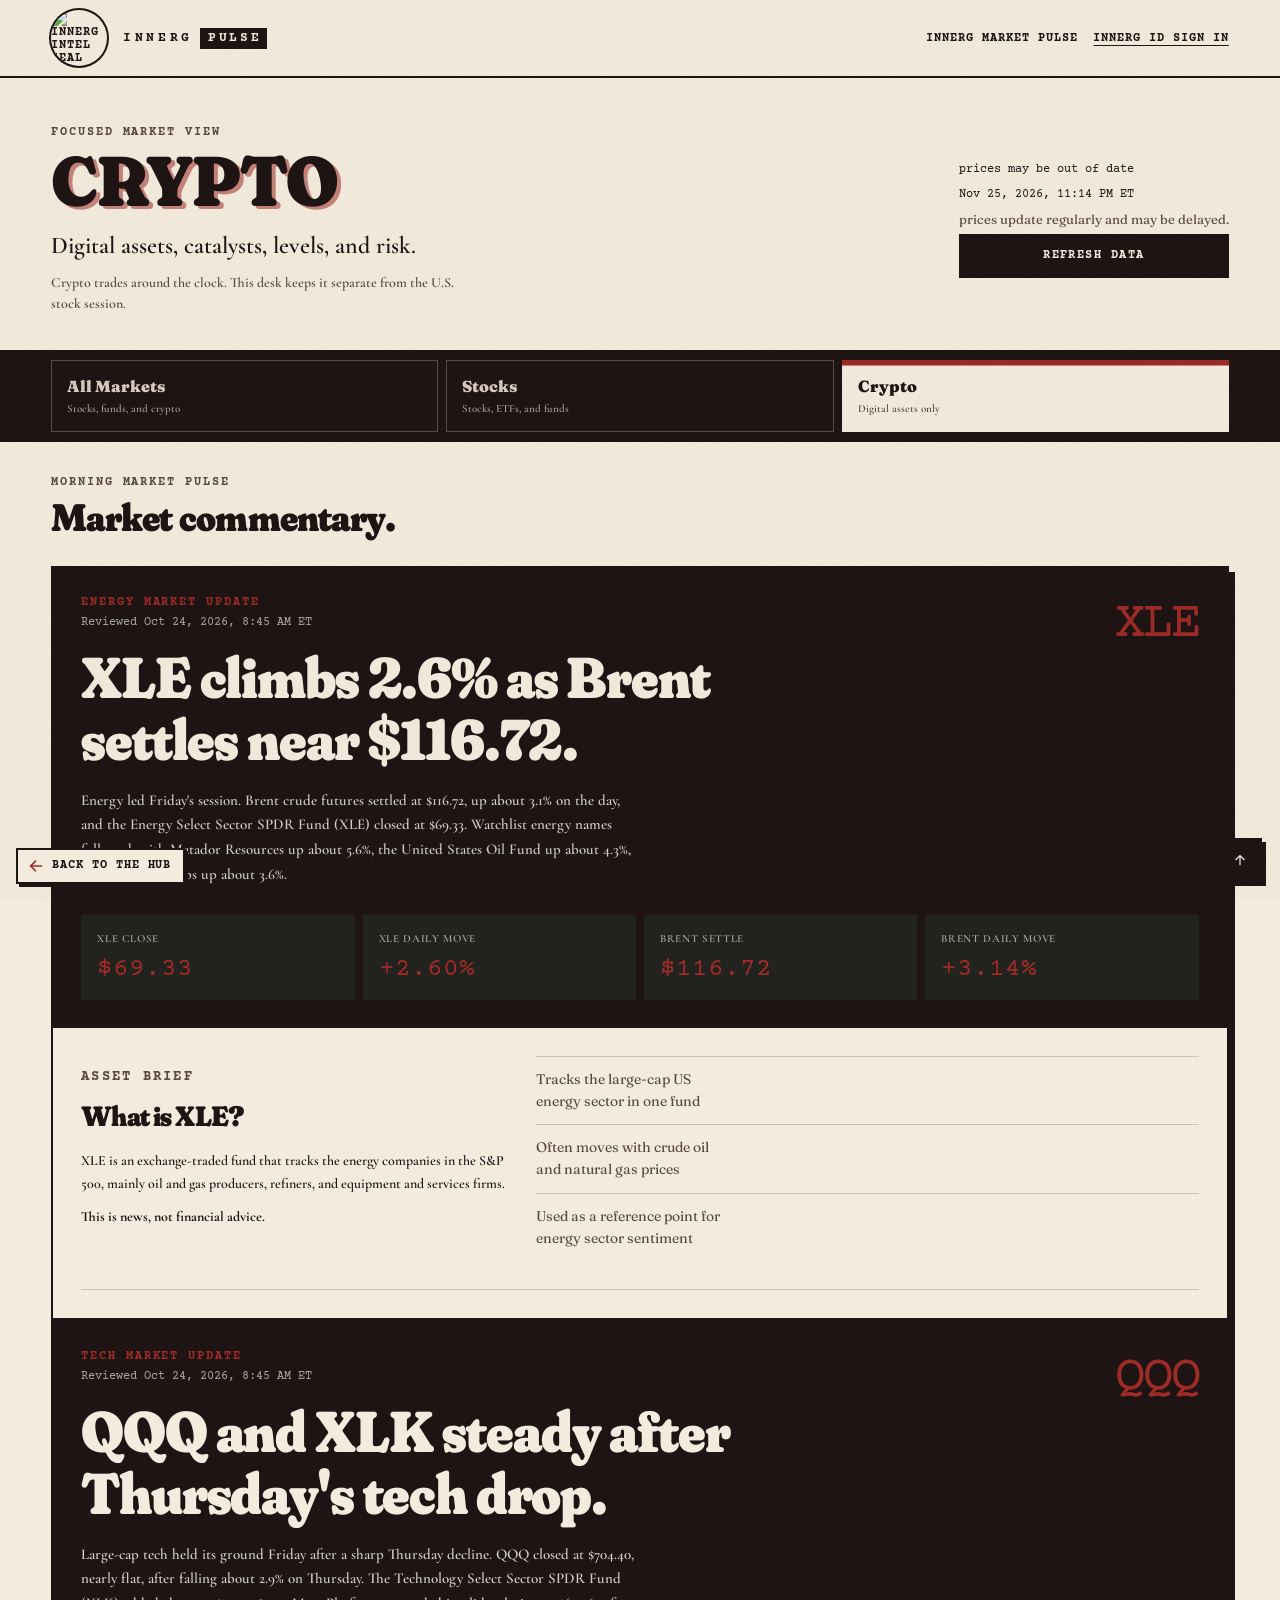
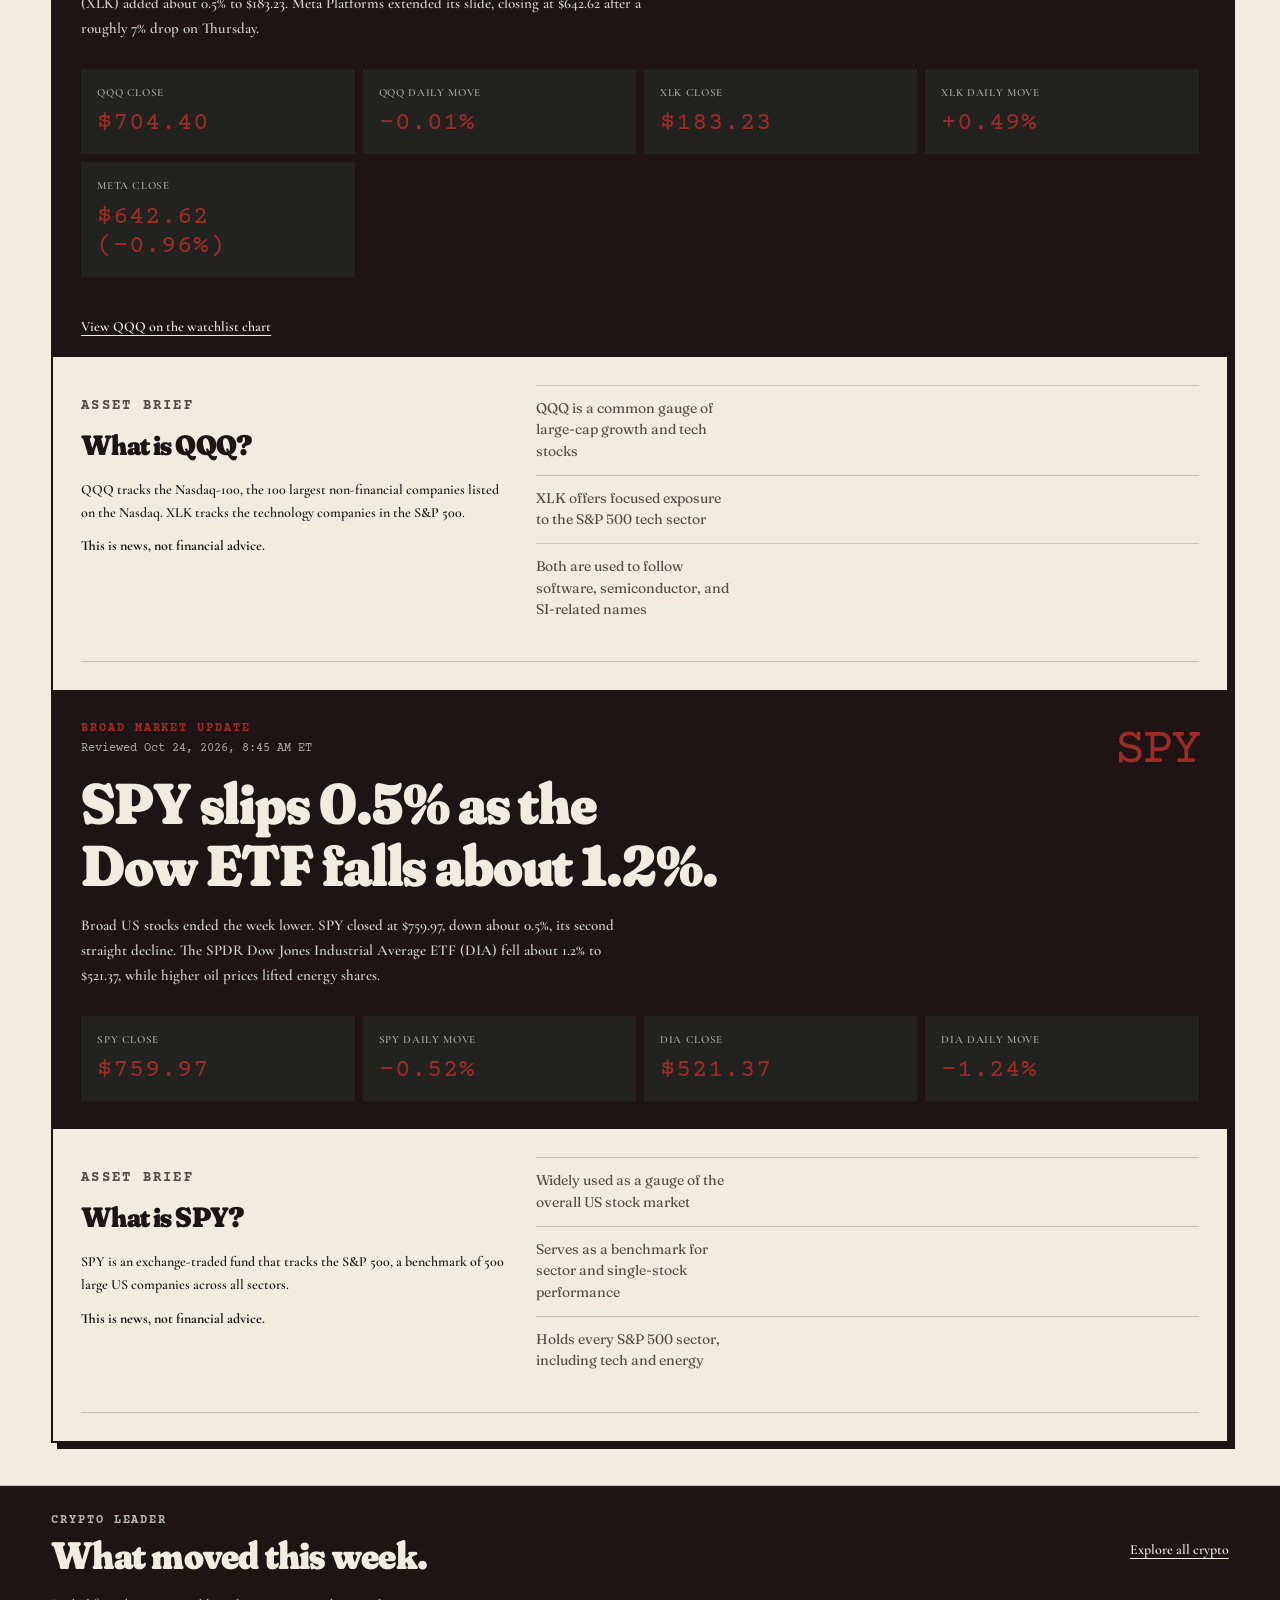
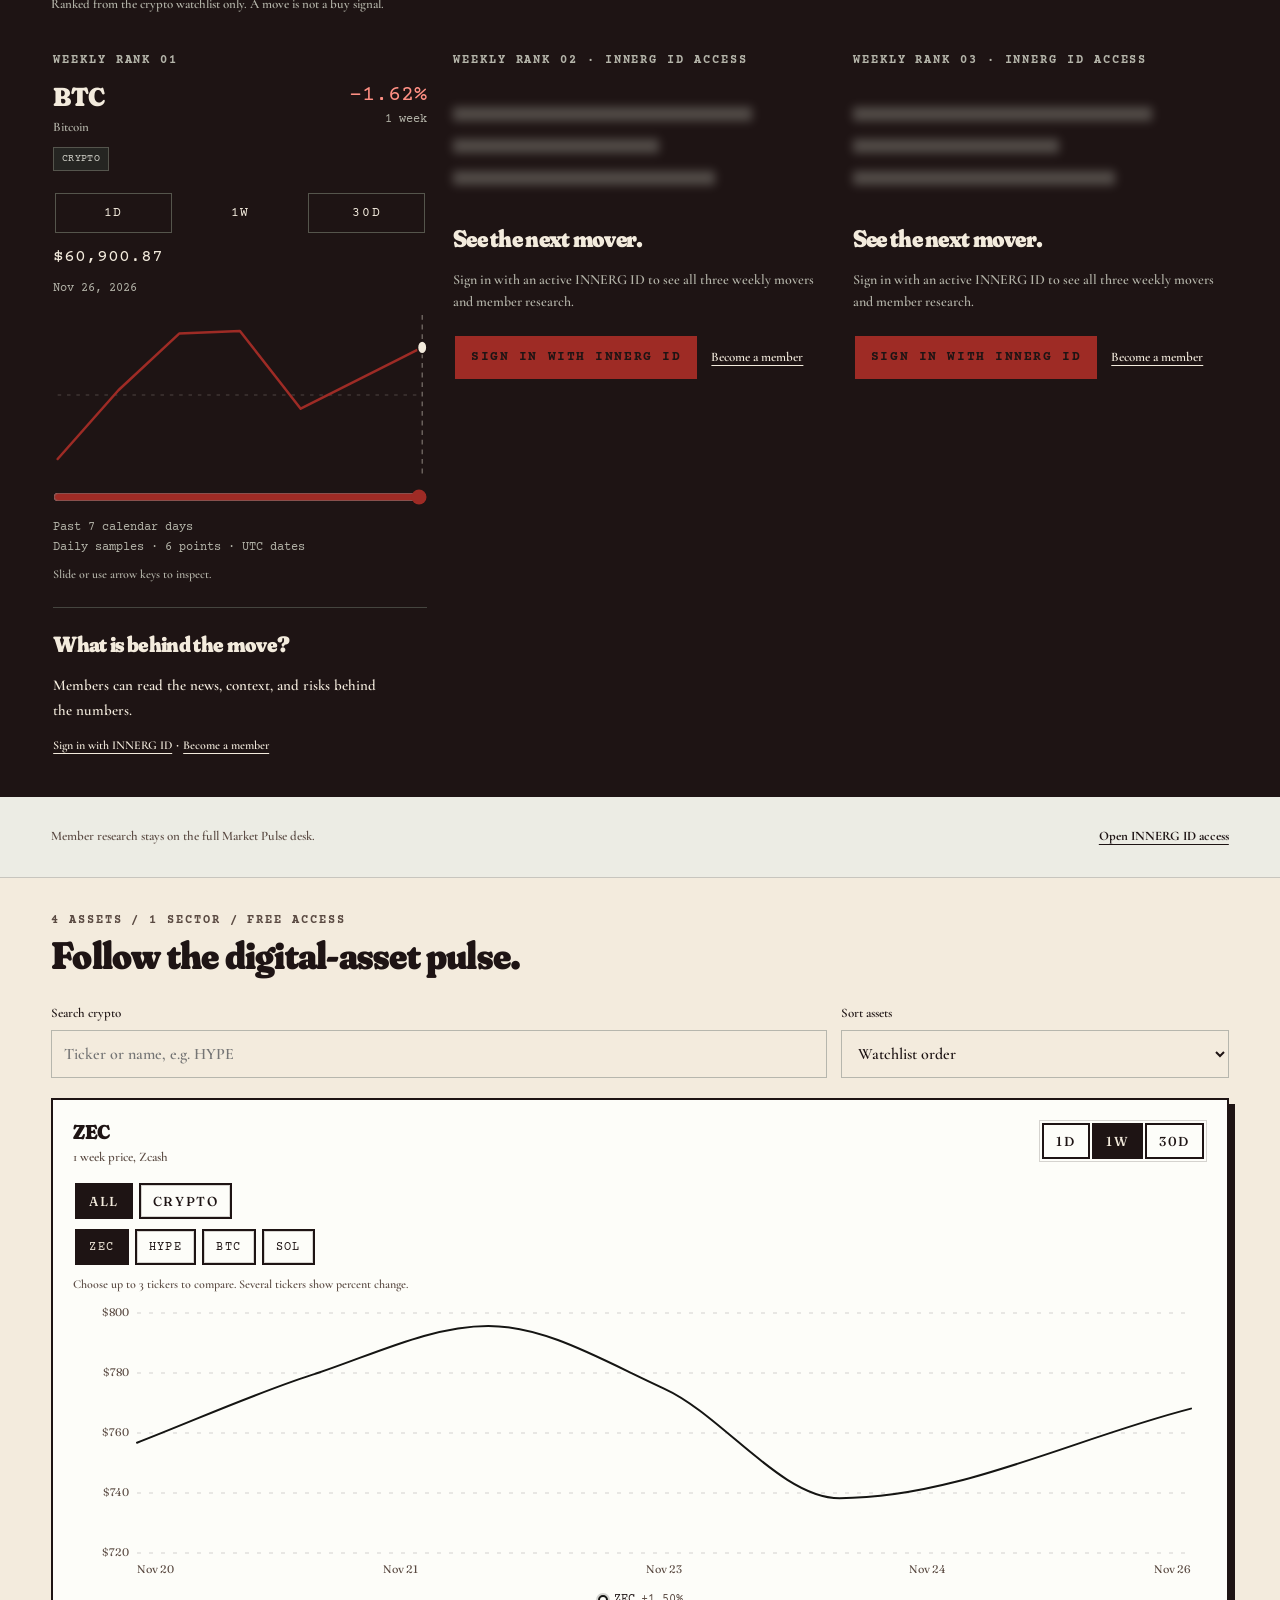
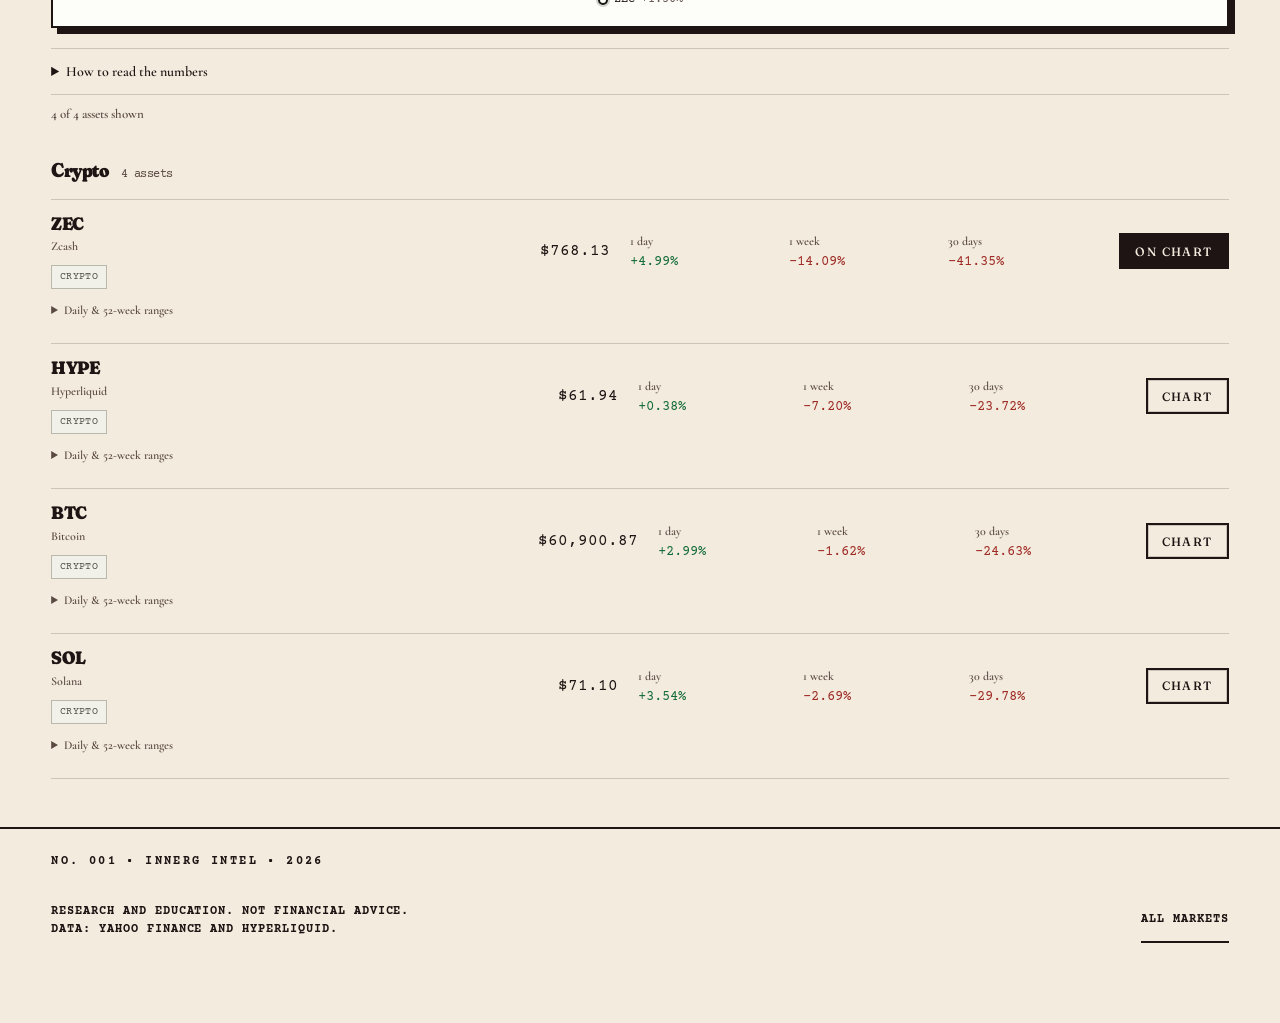
==== commit 12b6d221: "Add Back to the hub link (shared hub-nav)" ====
--- a/crypto/index.html
+++ b/crypto/index.html
@@ -62,5 +62,6 @@
     <p class="no">No. 001 &bull; INNERG INTEL &bull; 2026</p>
     <p>Research and education. Not financial advice.<br />Data: Yahoo Finance and Hyperliquid.</p><a href="../">All Markets</a></footer>
   <a class="back-to-top" href="#top" aria-label="Scroll to top"><svg width="18" height="18" viewBox="0 0 24 24" fill="none" stroke="currentColor" stroke-width="1.6" aria-hidden="true"><path d="m6 12 6-6 6 6M12 6v13"/></svg></a>
+<script src="../hub-nav.js" defer data-no-top></script>
 </body>
 </html>
